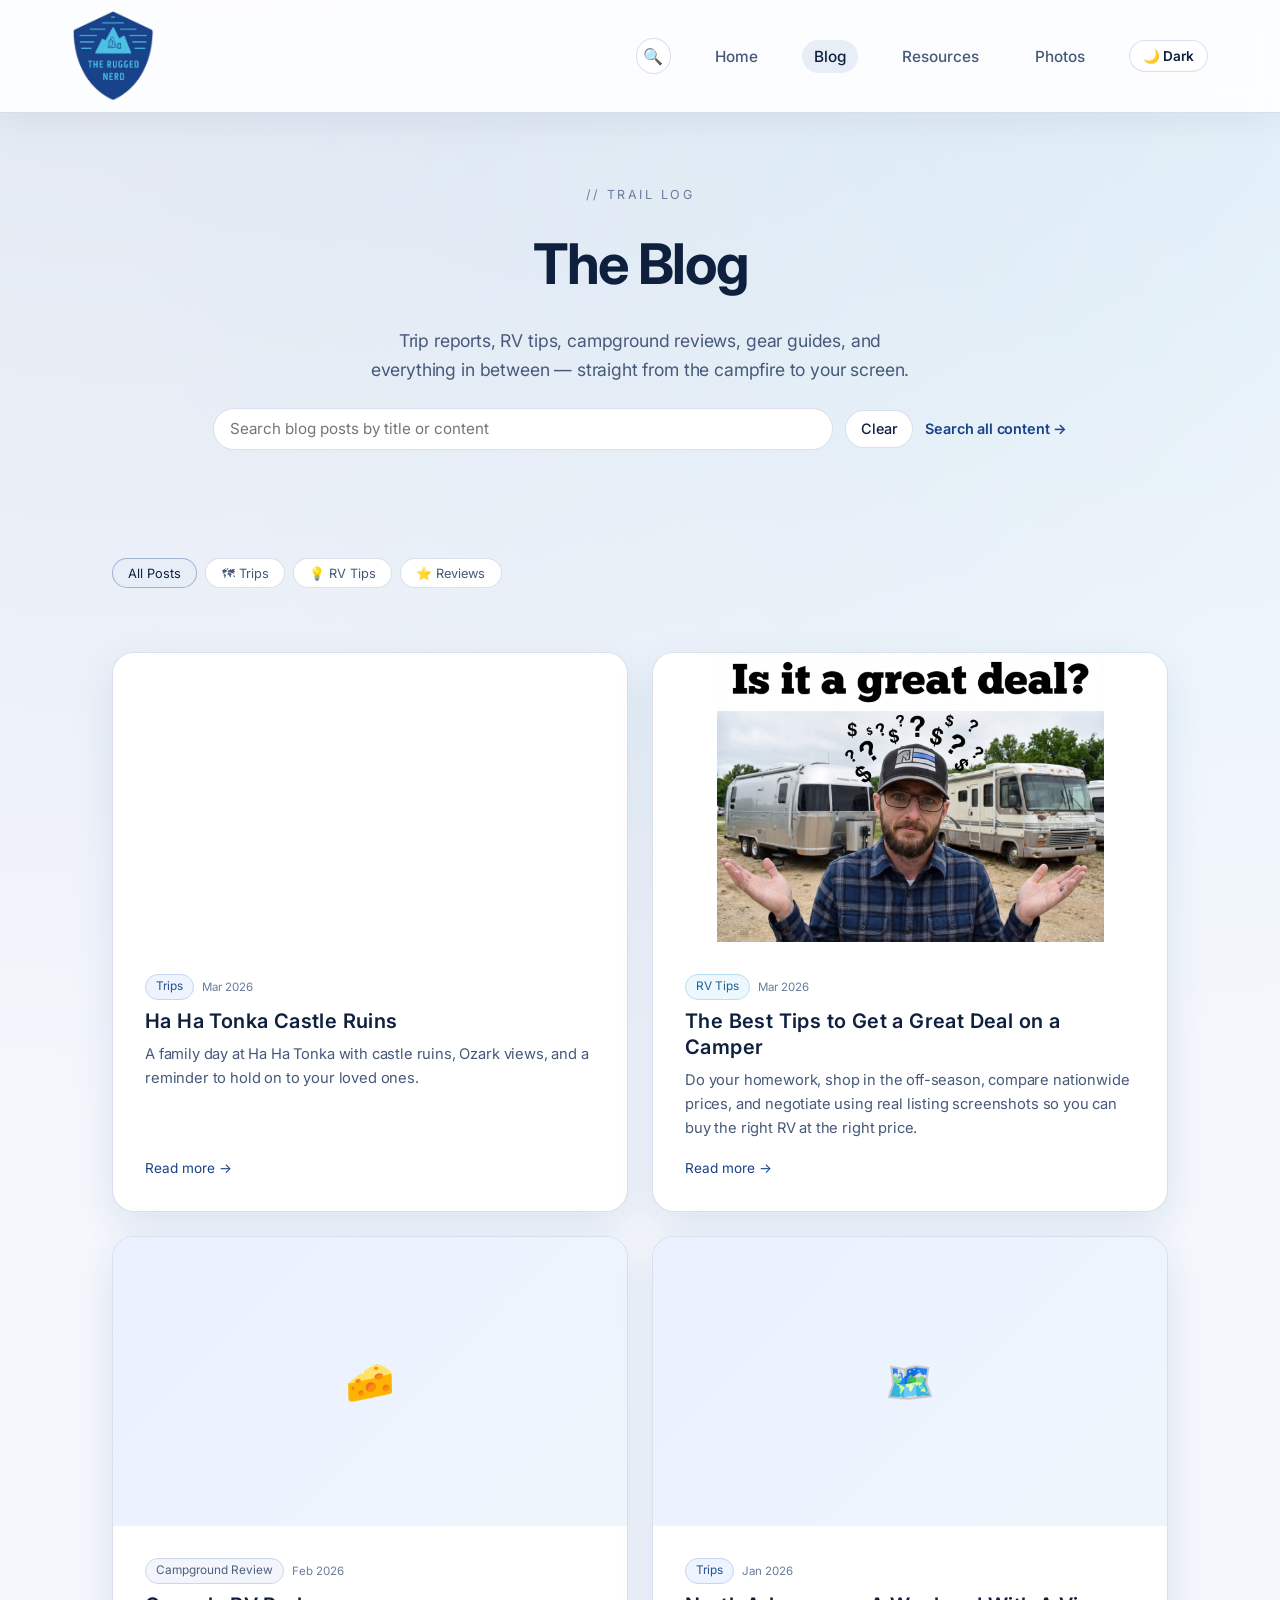
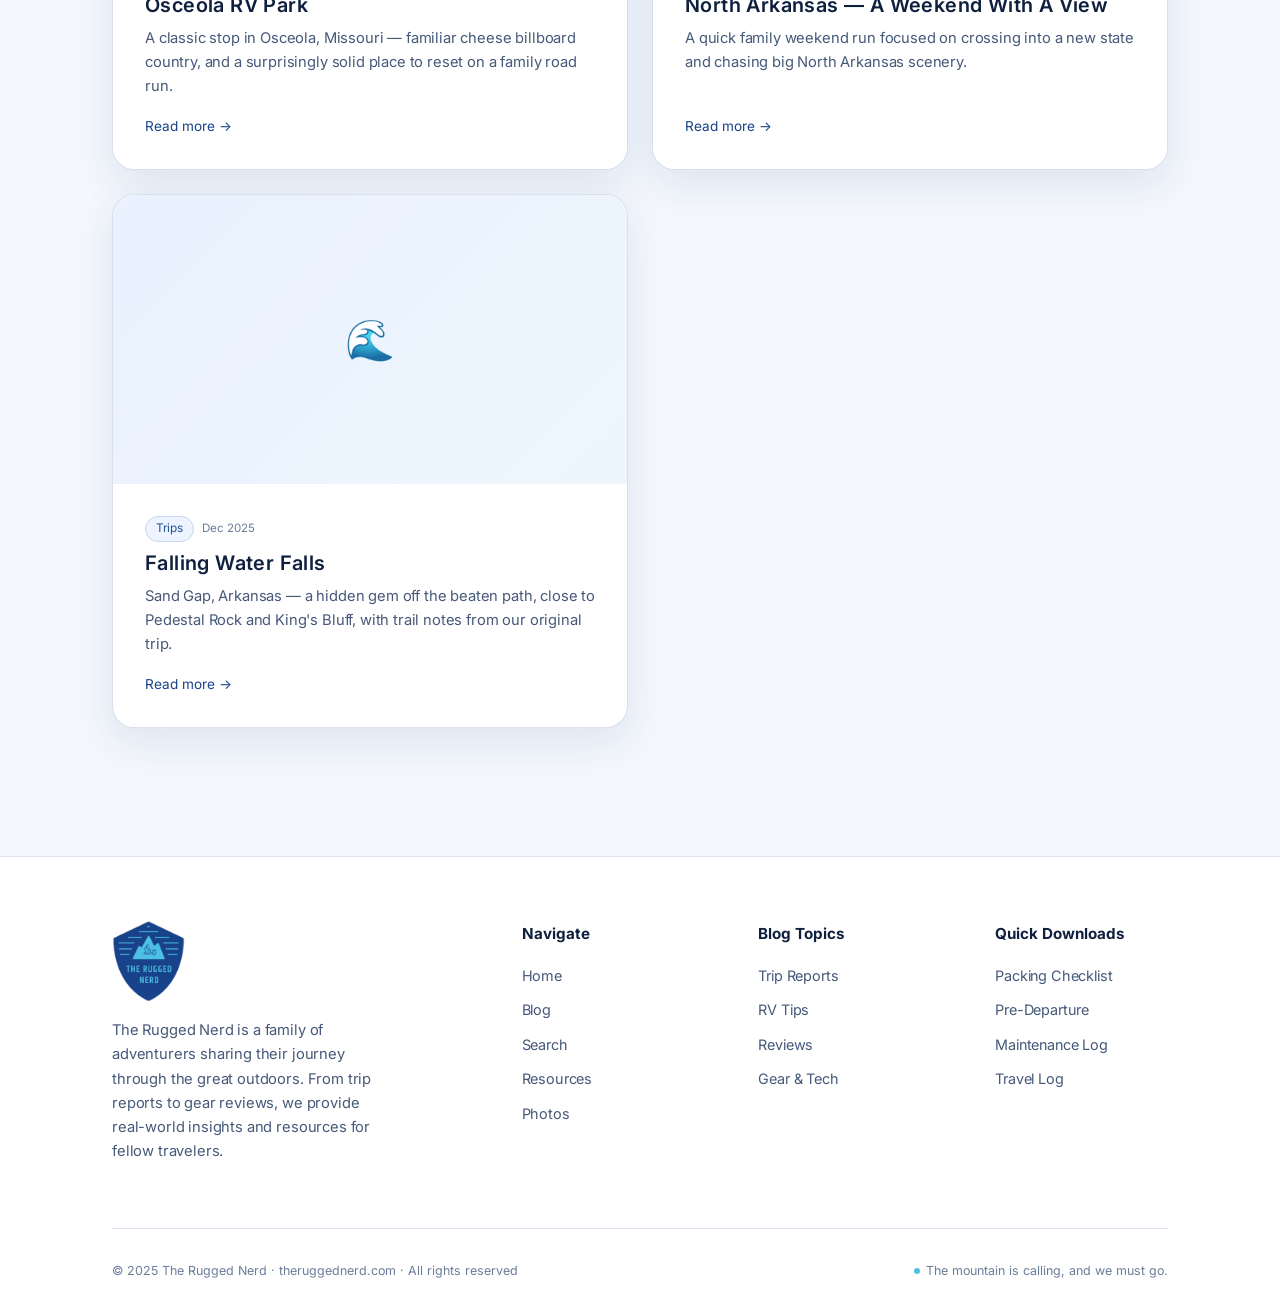
==== blog.html @ 813cb438 "note update ha ha" ====
<!doctype html>
<html lang="en">
  <head>
    <!-- Google tag (gtag.js) -->
    <script
      async
      src="https://www.googletagmanager.com/gtag/js?id=G-SMY50ZDZZF"
    ></script>
    <script>
      window.dataLayer = window.dataLayer || [];
      function gtag() {
        dataLayer.push(arguments);
      }
      gtag("js", new Date());

      gtag("config", "G-SMY50ZDZZF");
    </script>
    <meta charset="UTF-8" />
    <meta name="viewport" content="width=device-width, initial-scale=1.0" />
    <meta
      name="description"
      content="The Rugged Nerd Blog — Trip reports, RV tips, campground reviews, gear guides, and family adventure stories from the road."
    />
    <title>Blog — The Rugged Nerd</title>
    <link rel="stylesheet" href="css/styles.css" />
    <link
      rel="icon"
      href="data:image/svg+xml,<svg xmlns='http://www.w3.org/2000/svg' viewBox='0 0 100 100'><text y='.9em' font-size='90'>🪓</text></svg>"
    />
  </head>
  <body>
    <!-- ══════════════════════ HEADER ══════════════════════ -->
    <header class="site-header">
      <div class="header-inner">
        <a
          href="index.html"
          class="logo-link"
          aria-label="The Rugged Nerd — Home"
        >
          <img
            src="images/shield.png"
            alt="The Rugged Nerd"
            width="90"
            height="90"
          />
        </a>
        <nav class="main-nav" id="main-nav" aria-label="Main navigation">
          <ul>
            <li><a href="index.html">Home</a></li>
            <li><a href="blog.html">Blog</a></li>
            <li><a href="resources.html">Resources</a></li>
            <li><a href="photos.html">Photos</a></li>
          </ul>
        </nav>
        <button
          class="nav-toggle"
          aria-controls="main-nav"
          aria-expanded="false"
          aria-label="Toggle navigation"
        >
          <span></span><span></span><span></span>
        </button>
      </div>
    </header>

    <!-- ══════════════════════ PAGE HEADER ══════════════════════ -->
    <div class="page-header">
      <div class="container">
        <p
          class="section-eyebrow"
          style="
            justify-content: center;
            display: flex;
            align-items: center;
            gap: 0.5rem;
            margin-bottom: 0.75rem;
          "
        >
          <span
            style="
              font-family: var(--font-mono);
              font-size: 0.78rem;
              letter-spacing: 0.2em;
              color: var(--color-text-faint);
            "
            >// trail log</span
          >
        </p>
        <h1>The Blog</h1>
        <p class="page-subtitle">
          Trip reports, RV tips, campground reviews, gear guides, and everything
          in between — straight from the campfire to your screen.
        </p>
        <div
          class="blog-page-search"
          role="search"
          aria-label="Search blog posts"
        >
          <label class="sr-only" for="blog-search-input"
            >Search blog posts</label
          >
          <input
            id="blog-search-input"
            class="blog-search-input"
            type="search"
            placeholder="Search blog posts by title or content"
            autocomplete="off"
          />
          <button
            id="blog-search-clear"
            class="blog-search-clear"
            type="button"
          >
            Clear
          </button>
          <a class="blog-search-all" href="search.html">Search all content →</a>
        </div>
      </div>
    </div>

    <!-- ══════════════════════ BLOG CONTENT ══════════════════════ -->
    <section class="blog-section">
      <div class="container">
        <!-- Category Filters -->
        <div
          class="cat-filters"
          role="group"
          aria-label="Filter posts by category"
        >
          <button class="cat-btn active" data-filter="all">All Posts</button>
          <button class="cat-btn" data-filter="trips">🗺 Trips</button>
          <button class="cat-btn" data-filter="tips">💡 RV Tips</button>
          <button class="cat-btn" data-filter="reviews">⭐ Reviews</button>
        </div>

        <!-- Blog Grid -->
        <div class="blog-grid">
          <!-- TRIPS -->
          <a
            href="blog/ha-ha-tonka-castle-ruins.html"
            class="blog-card"
            data-cat="trips"
          >
            <div
              class="blog-card-image"
              style="
                background: var(--color-bg-card)
                  url(&quot;images/photos/DSC_0075.JPG&quot;) center/contain
                  no-repeat;
              "
              aria-hidden="true"
            ></div>
            <div class="blog-card-body">
              <div class="blog-card-meta">
                <span class="blog-cat trips">Trips</span>
                <span class="blog-date">Mar 2026</span>
              </div>
              <h3>Ha Ha Tonka Castle Ruins</h3>
              <p>
                A family day at Ha Ha Tonka with castle ruins, Ozark views, and
                a reminder to hold on to your loved ones.
              </p>
              <span class="read-more">Read more →</span>
            </div>
          </a>

          <!-- TIPS -->
          <a
            href="blog/camper-deal-tips.html"
            class="blog-card"
            data-cat="tips"
          >
            <div
              class="blog-card-image"
              style="
                background: var(--color-bg-card)
                  url(&quot;images/photos/deal.jpg&quot;) center/contain
                  no-repeat;
              "
              aria-hidden="true"
            ></div>
            <div class="blog-card-body">
              <div class="blog-card-meta">
                <span class="blog-cat tips">RV Tips</span>
                <span class="blog-date">Mar 2026</span>
              </div>
              <h3>The Best Tips to Get a Great Deal on a Camper</h3>
              <p>
                Do your homework, shop in the off-season, compare nationwide
                prices, and negotiate using real listing screenshots so you can
                buy the right RV at the right price.
              </p>
              <span class="read-more">Read more →</span>
            </div>
          </a>

          <!-- REVIEWS -->
          <a
            href="blog/osceola-rv-park.html"
            class="blog-card"
            data-cat="reviews"
          >
            <div class="blog-card-image">🧀</div>
            <div class="blog-card-body">
              <div class="blog-card-meta">
                <span class="blog-cat reviews">Campground Review</span>
                <span class="blog-date">Feb 2026</span>
              </div>
              <h3>Osceola RV Park</h3>
              <p>
                A classic stop in Osceola, Missouri — familiar cheese billboard
                country, and a surprisingly solid place to reset on a family
                road run.
              </p>
              <span class="read-more">Read more →</span>
            </div>
          </a>

          <!-- TRIPS -->
          <a
            href="blog/north-arkansas-a-weekend-with-a-view.html"
            class="blog-card"
            data-cat="trips"
          >
            <div class="blog-card-image">🗺️</div>
            <div class="blog-card-body">
              <div class="blog-card-meta">
                <span class="blog-cat trips">Trips</span>
                <span class="blog-date">Jan 2026</span>
              </div>
              <h3>North Arkansas — A Weekend With A View</h3>
              <p>
                A quick family weekend run focused on crossing into a new state
                and chasing big North Arkansas scenery.
              </p>
              <span class="read-more">Read more →</span>
            </div>
          </a>

          <!-- TRIPS -->
          <a
            href="blog/falling-water-falls.html"
            class="blog-card"
            data-cat="trips"
          >
            <div class="blog-card-image">🌊</div>
            <div class="blog-card-body">
              <div class="blog-card-meta">
                <span class="blog-cat trips">Trips</span>
                <span class="blog-date">Dec 2025</span>
              </div>
              <h3>Falling Water Falls</h3>
              <p>
                Sand Gap, Arkansas — a hidden gem off the beaten path, close to
                Pedestal Rock and King's Bluff, with trail notes from our
                original trip.
              </p>
              <span class="read-more">Read more →</span>
            </div>
          </a>
        </div>
      </div>
    </section>

    <!-- ══════════════════════ FOOTER ══════════════════════ -->
    <footer class="site-footer">
      <div class="container">
        <div class="footer-grid">
          <div class="footer-brand">
            <a href="index.html" class="logo-link">
              <img
                src="images/shield.png"
                alt="The Rugged Nerd"
                width="90"
                height="90"
              />
            </a>
            <p>
              The Rugged Nerd is a family of adventurers sharing their journey
              through the great outdoors. From trip reports to gear reviews, we
              provide real-world insights and resources for fellow travelers.
            </p>
          </div>
          <div class="footer-col">
            <h4>Navigate</h4>
            <ul>
              <li><a href="index.html">Home</a></li>
              <li><a href="blog.html">Blog</a></li>
              <li><a href="search.html">Search</a></li>
              <li><a href="resources.html">Resources</a></li>
              <li><a href="photos.html">Photos</a></li>
            </ul>
          </div>
          <div class="footer-col">
            <h4>Blog Topics</h4>
            <ul>
              <li><a href="blog.html?cat=trips">Trip Reports</a></li>
              <li><a href="blog.html?cat=tips">RV Tips</a></li>
              <li><a href="blog.html?cat=reviews">Reviews</a></li>
              <li><a href="blog.html?cat=gear">Gear &amp; Tech</a></li>
            </ul>
          </div>
          <div class="footer-col">
            <h4>Quick Downloads</h4>
            <ul>
              <li>
                <a href="assets/downloads/packing-checklist-family.pdf"
                  >Packing Checklist</a
                >
              </li>
              <li>
                <a href="assets/downloads/pre-departure-full.pdf"
                  >Pre-Departure</a
                >
              </li>
              <li>
                <a href="assets/downloads/maintenance-log-trailer.pdf"
                  >Maintenance Log</a
                >
              </li>
              <li>
                <a href="assets/downloads/travel-log-trip.pdf">Travel Log</a>
              </li>
            </ul>
          </div>
        </div>
        <div class="footer-bottom">
          <span class="footer-copy"
            >© 2025 The Rugged Nerd · theruggednerd.com · All rights
            reserved</span
          >
          <span class="footer-tagline"
            ><span class="dot"></span>The mountain is calling, and we must
            go.</span
          >
        </div>
      </div>
    </footer>

    <script src="js/main.js"></script>
  </body>
</html>
---- css/styles.css ----
/* ============================================================
   The Rugged Nerd — Main Stylesheet
   Theme: Woodsy + Adventure meets Technology ("Lumberjack Minority Report")
   ============================================================ */

/* --- Google Fonts --- */
@import url("https://fonts.googleapis.com/css2?family=Inter:wght@400;500;600;700;800&display=swap");

/* --- Design Tokens --- */
:root {
  /* Shield-aligned base */
  --color-bg: #f4f7fc;
  --color-bg-mid: #e8eef7;
  --color-bg-card: #ffffff;
  --color-bg-card-hover: #ffffff;

  /* Brand blues */
  --color-primary: #18428a;
  --color-primary-light: #2f5fa9;
  --color-accent: #18428a;
  --color-accent-dim: #123873;

  /* Supporting tones */
  --color-wood: #6a7891;
  --color-wood-light: #4d5f7d;
  --color-ember: #4ec0e4;
  --color-ember-dim: #2ca8d2;

  /* Text */
  --color-text: #0f203f;
  --color-text-muted: #46597a;
  --color-text-faint: #6a7d9b;

  /* UI */
  --color-border: rgba(24, 66, 138, 0.16);
  --color-border-warm: rgba(24, 66, 138, 0.24);

  /* Typography */
  --font-heading:
    "Inter", -apple-system, BlinkMacSystemFont, "Segoe UI", sans-serif;
  --font-body:
    "Inter", -apple-system, BlinkMacSystemFont, "Segoe UI", sans-serif;
  --font-mono:
    "Inter", -apple-system, BlinkMacSystemFont, "Segoe UI", sans-serif;

  /* Spacing */
  --space-xs: 0.25rem;
  --space-sm: 0.5rem;
  --space-md: 1rem;
  --space-lg: 2rem;
  --space-xl: 4rem;

  /* Radii */
  --radius-sm: 10px;
  --radius-md: 14px;
  --radius-lg: 22px;

  /* Shadows / Glows */
  --glow-green:
    0 0 12px rgba(24, 66, 138, 0.28), 0 0 24px rgba(24, 66, 138, 0.14);
  --glow-ember:
    0 0 12px rgba(78, 192, 228, 0.3), 0 0 24px rgba(78, 192, 228, 0.14);
  --shadow-card: 0 14px 40px rgba(24, 66, 138, 0.1);
}

/* --- Reset & Base --- */
*,
*::before,
*::after {
  box-sizing: border-box;
  margin: 0;
  padding: 0;
}

html {
  scroll-behavior: smooth;
}

body {
  background-color: var(--color-bg);
  color: var(--color-text);
  font-family: var(--font-body);
  font-size: 16px;
  line-height: 1.7;
  min-height: 100vh;
}

/* Subtle woodgrain texture overlay on body */
body::before {
  content: "";
  position: fixed;
  inset: 0;
  background-image:
    repeating-linear-gradient(
      90deg,
      transparent,
      transparent 60px,
      rgba(106, 125, 155, 0.015) 60px,
      rgba(106, 125, 155, 0.015) 62px
    ),
    repeating-linear-gradient(
      0deg,
      transparent,
      transparent 120px,
      rgba(24, 66, 138, 0.02) 120px,
      rgba(24, 66, 138, 0.02) 122px
    );
  pointer-events: none;
  z-index: 0;
}

a {
  color: var(--color-accent);
  text-decoration: none;
  transition:
    color 0.2s,
    text-shadow 0.2s;
}

a:hover {
  color: var(--color-accent-dim);
  text-shadow: var(--glow-green);
}

img {
  max-width: 100%;
  display: block;
}

/* --- Layout Wrapper --- */
.container {
  max-width: 1200px;
  margin: 0 auto;
  padding: 0 var(--space-lg);
}

/* ============================================================
   HEADER / NAVIGATION
   ============================================================ */
.site-header {
  position: sticky;
  top: 0;
  z-index: 100;
  background: rgba(8, 13, 8, 0.92);
  backdrop-filter: blur(12px);
  -webkit-backdrop-filter: blur(12px);
  border-bottom: 1px solid var(--color-border);
}

.header-inner {
  display: flex;
  align-items: center;
  justify-content: space-between;
  height: 72px;
  max-width: 1200px;
  margin: 0 auto;
  padding: 0 var(--space-lg);
}

.logo-link {
  display: flex;
  align-items: center;
  gap: var(--space-sm);
  text-decoration: none;
  flex-shrink: 0;
}

.logo-link img {
  height: 44px;
  width: auto;
}

/* Main Navigation */
.main-nav ul {
  display: flex;
  list-style: none;
  gap: var(--space-lg);
  align-items: center;
}

.main-nav a {
  font-family: var(--font-heading);
  font-size: 1.1rem;
  font-weight: 600;
  letter-spacing: 0.1em;
  text-transform: uppercase;
  color: var(--color-text-muted);
  text-decoration: none;
  padding: var(--space-sm) 0;
  position: relative;
  transition: color 0.2s;
}

.main-nav a::after {
  content: "";
  position: absolute;
  bottom: -2px;
  left: 0;
  width: 0;
  height: 2px;
  background: var(--color-accent);
  box-shadow: var(--glow-green);
  transition: width 0.3s ease;
}

.main-nav a:hover,
.main-nav a.active {
  color: var(--color-accent);
  text-shadow: var(--glow-green);
}

.main-nav a:hover::after,
.main-nav a.active::after {
  width: 100%;
}

/* Hamburger (mobile) */
.nav-toggle {
  display: none;
  background: none;
  border: none;
  cursor: pointer;
  padding: var(--space-sm);
  color: var(--color-text);
}

.nav-toggle span {
  display: block;
  width: 24px;
  height: 2px;
  background: var(--color-accent);
  margin: 5px 0;
  transition: all 0.3s;
  box-shadow: 0 0 6px rgba(24, 66, 138, 0.35);
}

/* ============================================================
   HERO SECTION
   ============================================================ */
.hero {
  position: relative;
  min-height: 85vh;
  display: flex;
  align-items: center;
  overflow: hidden;
  padding: var(--space-xl) 0;
}

.hero-bg {
  position: absolute;
  inset: 0;
  background:
    radial-gradient(
      ellipse 80% 60% at 50% 40%,
      rgba(24, 66, 138, 0.12) 0%,
      transparent 70%
    ),
    radial-gradient(
      ellipse 50% 40% at 80% 80%,
      rgba(78, 192, 228, 0.08) 0%,
      transparent 60%
    ),
    linear-gradient(180deg, rgba(8, 13, 8, 0) 0%, rgba(8, 13, 8, 0.8) 100%);
}

/* Animated circuit grid */
.hero-bg::before {
  content: "";
  position: absolute;
  inset: 0;
  background-image:
    linear-gradient(rgba(24, 66, 138, 0.04) 1px, transparent 1px),
    linear-gradient(90deg, rgba(24, 66, 138, 0.04) 1px, transparent 1px);
  background-size: 60px 60px;
  mask-image: radial-gradient(
    ellipse 70% 70% at 50% 40%,
    black 20%,
    transparent 80%
  );
  -webkit-mask-image: radial-gradient(
    ellipse 70% 70% at 50% 40%,
    black 20%,
    transparent 80%
  );
}

/* Tree silhouettes */
.hero-bg::after {
  content: "";
  position: absolute;
  bottom: 0;
  left: 0;
  right: 0;
  height: 35%;
  background:
    /* multiple tree shapes using clip-path approach via box-shadows */ linear-gradient(
    to top,
    rgba(15, 23, 42, 0.88) 0%,
    transparent 100%
  );
}

.hero-content {
  position: relative;
  z-index: 2;
  max-width: 750px;
}

.hero-eyebrow {
  font-family: var(--font-mono);
  font-size: 0.85rem;
  color: var(--color-accent);
  letter-spacing: 0.2em;
  text-transform: uppercase;
  margin-bottom: var(--space-md);
  display: flex;
  align-items: center;
  gap: var(--space-sm);
}

.hero-eyebrow::before {
  content: "";
  width: 40px;
  height: 1px;
  background: var(--color-accent);
  box-shadow: var(--glow-green);
}

.hero h1 {
  font-family: var(--font-heading);
  font-size: clamp(2.8rem, 6vw, 5rem);
  font-weight: 700;
  line-height: 1.05;
  letter-spacing: 0.02em;
  margin-bottom: var(--space-lg);
  color: var(--color-text);
}

.hero h1 .accent-green {
  color: var(--color-accent);
  text-shadow: var(--glow-green);
}

.hero h1 .accent-wood {
  color: var(--color-ember-dim);
}

.hero-desc {
  font-size: 1.15rem;
  color: var(--color-text-muted);
  margin-bottom: var(--space-lg);
  max-width: 580px;
}

.hero-actions {
  display: flex;
  gap: var(--space-md);
  flex-wrap: wrap;
}

/* ============================================================
   BUTTONS
   ============================================================ */
.btn {
  display: inline-flex;
  align-items: center;
  gap: var(--space-sm);
  font-family: var(--font-heading);
  font-size: 1rem;
  font-weight: 600;
  letter-spacing: 0.1em;
  text-transform: uppercase;
  padding: 0.75rem 1.75rem;
  border-radius: var(--radius-sm);
  transition: all 0.25s ease;
  cursor: pointer;
  border: 2px solid transparent;
  text-decoration: none;
}

.btn-primary {
  background: var(--color-accent);
  color: var(--color-bg);
  border-color: var(--color-accent);
}

.btn-primary:hover {
  background: transparent;
  color: var(--color-accent);
  box-shadow: var(--glow-green);
  text-shadow: none;
}

.btn-outline {
  background: transparent;
  color: var(--color-text-muted);
  border-color: var(--color-border-warm);
}

.btn-outline:hover {
  border-color: var(--color-ember-dim);
  color: var(--color-ember-dim);
  box-shadow: var(--glow-ember);
  text-shadow: none;
}

/* ============================================================
   SECTION TITLES
   ============================================================ */
.section-header {
  margin-bottom: var(--space-xl);
  position: relative;
}

.section-eyebrow {
  font-family: var(--font-mono);
  font-size: 0.78rem;
  color: var(--color-text-faint);
  letter-spacing: 0.25em;
  text-transform: uppercase;
  margin-bottom: var(--space-sm);
}

.section-title {
  font-family: var(--font-heading);
  font-size: clamp(1.8rem, 3.5vw, 2.8rem);
  font-weight: 700;
  letter-spacing: 0.03em;
  color: var(--color-text);
  line-height: 1.1;
}

.section-title .accent {
  color: var(--color-accent);
}

.section-divider {
  width: 60px;
  height: 3px;
  background: linear-gradient(90deg, var(--color-accent), transparent);
  margin-top: var(--space-md);
  border-radius: 2px;
}

/* ============================================================
   FAMILY SECTION (Home page)
   ============================================================ */
.family-section {
  padding: var(--space-xl) 0;
  position: relative;
}

.family-grid {
  display: grid;
  grid-template-columns: 1fr 1fr;
  gap: var(--space-xl);
  align-items: center;
}

.family-image-block {
  position: relative;
}

.family-placeholder-img {
  aspect-ratio: 4/3;
  background: linear-gradient(
    135deg,
    rgba(24, 66, 138, 0.12),
    rgba(106, 125, 155, 0.12)
  );
  border-radius: var(--radius-lg);
  border: 1px solid var(--color-border);
  display: flex;
  align-items: center;
  justify-content: center;
  flex-direction: column;
  gap: var(--space-md);
  color: var(--color-text-muted);
  font-family: var(--font-mono);
  font-size: 0.85rem;
  text-align: center;
  position: relative;
  overflow: hidden;
}

.family-placeholder-img .placeholder-icon {
  font-size: 3rem;
  line-height: 1;
}

/* Corner accent lines */
.family-placeholder-img::before,
.family-placeholder-img::after {
  content: "";
  position: absolute;
  width: 40px;
  height: 40px;
  border-color: var(--color-accent);
  border-style: solid;
  opacity: 0.4;
}

.family-placeholder-img::before {
  top: 12px;
  left: 12px;
  border-width: 2px 0 0 2px;
}

.family-placeholder-img::after {
  bottom: 12px;
  right: 12px;
  border-width: 0 2px 2px 0;
}

.family-text h2 {
  font-family: var(--font-heading);
  font-size: clamp(1.6rem, 3vw, 2.4rem);
  font-weight: 700;
  margin-bottom: var(--space-md);
  color: var(--color-text);
}

.family-text p {
  color: var(--color-text-muted);
  margin-bottom: var(--space-md);
  font-size: 1.05rem;
}

/* Family member tags */
.family-tags {
  display: flex;
  flex-wrap: wrap;
  gap: var(--space-sm);
  margin-top: var(--space-lg);
}

.family-tag {
  display: inline-flex;
  align-items: center;
  gap: 6px;
  padding: 0.35rem 0.85rem;
  border-radius: 999px;
  font-family: var(--font-mono);
  font-size: 0.8rem;
  border: 1px solid;
}

.family-tag.green {
  border-color: rgba(24, 66, 138, 0.24);
  color: var(--color-accent-dim);
  background: rgba(24, 66, 138, 0.08);
}

.family-tag.wood {
  border-color: rgba(106, 125, 155, 0.3);
  color: var(--color-wood-light);
  background: rgba(106, 125, 155, 0.1);
}

.family-tag.ember {
  border-color: rgba(78, 192, 228, 0.32);
  color: var(--color-ember-dim);
  background: rgba(78, 192, 228, 0.12);
}

/* ============================================================
   FEATURE GRID (3-up section)
   ============================================================ */
.features-section {
  padding: var(--space-xl) 0;
  border-top: 1px solid var(--color-border);
}

.features-grid {
  display: grid;
  grid-template-columns: repeat(3, 1fr);
  gap: var(--space-lg);
}

.feature-card {
  background: var(--color-bg-card);
  border: 1px solid var(--color-border);
  border-radius: var(--radius-lg);
  padding: var(--space-lg);
  position: relative;
  overflow: hidden;
  transition:
    background 0.25s,
    transform 0.25s,
    box-shadow 0.25s;
}

.feature-card:hover {
  background: var(--color-bg-card-hover);
  transform: translateY(-4px);
  box-shadow: var(--shadow-card);
}

.feature-card::before {
  content: "";
  position: absolute;
  top: 0;
  left: 0;
  right: 0;
  height: 2px;
  background: linear-gradient(90deg, var(--color-accent), transparent);
  opacity: 0;
  transition: opacity 0.3s;
}

.feature-card:hover::before {
  opacity: 1;
}

.feature-icon {
  font-size: 2.2rem;
  margin-bottom: var(--space-md);
  display: block;
}

.feature-card h3 {
  font-family: var(--font-heading);
  font-size: 1.3rem;
  font-weight: 600;
  letter-spacing: 0.05em;
  color: var(--color-text);
  margin-bottom: var(--space-sm);
}

.feature-card p {
  color: var(--color-text-muted);
  font-size: 0.95rem;
}

.feature-link {
  display: inline-flex;
  align-items: center;
  gap: 4px;
  margin-top: var(--space-md);
  font-family: var(--font-mono);
  font-size: 0.82rem;
  color: var(--color-accent);
  text-transform: uppercase;
  letter-spacing: 0.1em;
}

.feature-link::after {
  content: "→";
  transition: transform 0.2s;
}

.feature-card:hover .feature-link::after {
  transform: translateX(4px);
}

/* ============================================================
   BLOG CARDS
   ============================================================ */
.blog-section {
  padding: var(--space-xl) 0;
}

.blog-grid {
  display: grid;
  grid-template-columns: repeat(auto-fill, minmax(340px, 1fr));
  gap: var(--space-lg);
}

.blog-card {
  background: var(--color-bg-card);
  border: 1px solid var(--color-border);
  border-radius: var(--radius-lg);
  overflow: hidden;
  transition:
    transform 0.25s,
    box-shadow 0.25s,
    border-color 0.25s;
  display: flex;
  flex-direction: column;
}

.blog-card:hover {
  transform: translateY(-6px);
  box-shadow: var(--shadow-card), var(--glow-green);
  border-color: rgba(24, 66, 138, 0.25);
  text-decoration: none;
}

.blog-card-image {
  width: 100%;
  aspect-ratio: 16/9;
  background: linear-gradient(
    135deg,
    rgba(24, 66, 138, 0.2),
    rgba(106, 125, 155, 0.16)
  );
  display: flex;
  align-items: center;
  justify-content: center;
  font-size: 2.5rem;
  position: relative;
  overflow: hidden;
}

.blog-card-image::after {
  content: "";
  position: absolute;
  inset: 0;
  background: linear-gradient(
    to bottom,
    transparent 50%,
    rgba(8, 13, 8, 0.6) 100%
  );
}

.blog-card-body {
  padding: var(--space-lg);
  flex: 1;
  display: flex;
  flex-direction: column;
}

.blog-card-meta {
  display: flex;
  align-items: center;
  gap: var(--space-sm);
  margin-bottom: var(--space-sm);
}

.blog-cat {
  font-family: var(--font-mono);
  font-size: 0.72rem;
  letter-spacing: 0.15em;
  text-transform: uppercase;
  padding: 2px 10px;
  border-radius: 999px;
  border: 1px solid rgba(24, 66, 138, 0.25);
  color: var(--color-accent-dim);
  background: rgba(24, 66, 138, 0.08);
}

.blog-cat.trips {
  border-color: rgba(78, 192, 228, 0.32);
  color: var(--color-ember-dim);
  background: rgba(78, 192, 228, 0.12);
}
.blog-cat.tips {
  border-color: rgba(24, 66, 138, 0.3);
  color: var(--color-accent-dim);
}
.blog-cat.reviews {
  border-color: rgba(106, 125, 155, 0.36);
  color: var(--color-wood-light);
  background: rgba(106, 125, 155, 0.12);
}
.blog-cat.gear {
  border-color: rgba(76, 175, 80, 0.3);
  color: var(--color-primary-light);
}

.blog-date {
  font-family: var(--font-mono);
  font-size: 0.72rem;
  color: var(--color-text-faint);
}

.blog-card h3 {
  font-family: var(--font-heading);
  font-size: 1.25rem;
  font-weight: 600;
  letter-spacing: 0.02em;
  color: var(--color-text);
  margin-bottom: var(--space-sm);
  line-height: 1.3;
}

.blog-card p {
  color: var(--color-text-muted);
  font-size: 0.92rem;
  flex: 1;
}

.read-more {
  display: inline-flex;
  align-items: center;
  gap: 4px;
  margin-top: var(--space-md);
  font-family: var(--font-mono);
  font-size: 0.8rem;
  color: var(--color-accent);
  text-transform: uppercase;
  letter-spacing: 0.1em;
  transition: gap 0.2s;
}

.blog-card:hover .read-more {
  gap: 8px;
}

/* Categories filter */
.cat-filters {
  display: flex;
  flex-wrap: wrap;
  gap: var(--space-sm);
  margin-bottom: var(--space-xl);
}

.cat-btn {
  font-family: var(--font-mono);
  font-size: 0.8rem;
  letter-spacing: 0.1em;
  text-transform: uppercase;
  padding: 0.4rem 1rem;
  border-radius: 999px;
  border: 1px solid var(--color-border);
  background: transparent;
  color: var(--color-text-muted);
  cursor: pointer;
  transition: all 0.2s;
}

.cat-btn:hover,
.cat-btn.active {
  border-color: var(--color-accent);
  color: var(--color-accent);
  background: rgba(24, 66, 138, 0.08);
  box-shadow: 0 0 8px rgba(24, 66, 138, 0.24);
}

/* ============================================================
   RESOURCES / DOWNLOADS
   ============================================================ */
.resources-section {
  padding: var(--space-xl) 0;
}

.resources-grid {
  display: grid;
  gap: var(--space-md);
}

.resource-category {
  margin-bottom: var(--space-xl);
}

.resource-category-title {
  font-family: var(--font-heading);
  font-size: 1.4rem;
  font-weight: 600;
  letter-spacing: 0.05em;
  color: var(--color-text);
  margin-bottom: var(--space-md);
  display: flex;
  align-items: center;
  gap: var(--space-sm);
}

.resource-category-title .cat-icon {
  font-size: 1.4rem;
}

.resource-list {
  display: grid;
  gap: var(--space-sm);
}

.resource-item {
  display: flex;
  align-items: center;
  justify-content: space-between;
  padding: 1rem var(--space-lg);
  background: var(--color-bg-card);
  border: 1px solid var(--color-border);
  border-radius: var(--radius-md);
  transition:
    background 0.2s,
    border-color 0.2s,
    transform 0.2s;
  cursor: pointer;
  text-decoration: none;
  color: inherit;
}

.resource-item:hover {
  background: var(--color-bg-card-hover);
  border-color: rgba(24, 66, 138, 0.25);
  transform: translateX(4px);
  text-decoration: none;
  color: inherit;
}

.resource-info {
  display: flex;
  align-items: center;
  gap: var(--space-md);
}

.resource-icon {
  width: 44px;
  height: 44px;
  border-radius: var(--radius-sm);
  background: rgba(24, 66, 138, 0.08);
  border: 1px solid rgba(24, 66, 138, 0.15);
  display: flex;
  align-items: center;
  justify-content: center;
  font-size: 1.3rem;
  flex-shrink: 0;
}

.resource-title {
  font-family: var(--font-heading);
  font-size: 1.05rem;
  font-weight: 600;
  color: var(--color-text);
  margin-bottom: 2px;
}

.resource-meta {
  font-family: var(--font-mono);
  font-size: 0.75rem;
  color: var(--color-text-faint);
}

.resource-download {
  display: flex;
  align-items: center;
  gap: 6px;
  font-family: var(--font-mono);
  font-size: 0.78rem;
  color: var(--color-accent);
  text-transform: uppercase;
  letter-spacing: 0.08em;
  flex-shrink: 0;
  padding-left: var(--space-md);
}

/* ============================================================
   PHOTO GALLERY
   ============================================================ */
.photos-section {
  padding: var(--space-xl) 0;
}

.photo-grid {
  display: grid;
  grid-template-columns: repeat(auto-fill, minmax(260px, 1fr));
  gap: 12px;
}

.photo-item {
  position: relative;
  margin: 0;
  border-radius: var(--radius-md);
  overflow: hidden;
  cursor: pointer;
  background: var(--color-bg-card);
  border: 1px solid var(--color-border);
  transition:
    transform 0.25s,
    box-shadow 0.25s;
}

.photo-item:hover {
  transform: scale(1.02);
  box-shadow:
    0 8px 32px rgba(0, 0, 0, 0.6),
    0 0 0 1px rgba(24, 66, 138, 0.2);
  z-index: 2;
}

.photo-item img {
  display: block;
  width: 100%;
  aspect-ratio: 4 / 3;
  object-fit: cover;
}

.photo-item .photo-caption {
  padding: var(--space-sm) var(--space-md) var(--space-md);
}

.photo-placeholder {
  aspect-ratio: 4/3;
  display: flex;
  flex-direction: column;
  align-items: center;
  justify-content: center;
  gap: var(--space-sm);
  font-size: 2rem;
  color: var(--color-text-faint);
  background: linear-gradient(
    135deg,
    rgba(24, 66, 138, 0.1),
    rgba(106, 125, 155, 0.08)
  );
}

.photo-overlay {
  position: absolute;
  inset: 0;
  background: linear-gradient(to top, rgba(8, 13, 8, 0.85) 0%, transparent 50%);
  opacity: 0;
  transition: opacity 0.25s;
  display: flex;
  align-items: flex-end;
  padding: var(--space-md);
}

.photo-item:hover .photo-overlay {
  opacity: 1;
}

.photo-caption {
  font-family: var(--font-heading);
  font-size: 0.95rem;
  font-weight: 600;
  color: var(--color-text);
}

.photo-caption span {
  display: block;
  font-family: var(--font-mono);
  font-size: 0.72rem;
  color: var(--color-text-muted);
  margin-top: 2px;
}

/* Photo album categories */
.album-tabs {
  display: flex;
  flex-wrap: wrap;
  gap: var(--space-sm);
  margin-bottom: var(--space-xl);
}

/* ============================================================
   LIGHTBOX
   ============================================================ */
.lightbox {
  position: fixed;
  inset: 0;
  background: rgba(0, 0, 0, 0.92);
  z-index: 1000;
  display: none;
  align-items: center;
  justify-content: center;
}

.lightbox.open {
  display: flex;
}

.lightbox-content {
  max-width: 90vw;
  max-height: 90vh;
  text-align: center;
}

.lightbox-close {
  position: fixed;
  top: var(--space-lg);
  right: var(--space-lg);
  background: none;
  border: none;
  color: var(--color-text);
  font-size: 2rem;
  cursor: pointer;
  line-height: 1;
}

/* ============================================================
   PAGE HEADER (Inner pages)
   ============================================================ */
.page-header {
  padding: 5rem 0 3rem;
  position: relative;
  text-align: center;
  overflow: hidden;
}

.page-header::before {
  content: "";
  position: absolute;
  inset: 0;
  background: radial-gradient(
    ellipse 80% 80% at 50% 50%,
    rgba(24, 66, 138, 0.1) 0%,
    transparent 70%
  );
}

.page-header::after {
  content: "";
  position: absolute;
  inset: 0;
  background-image:
    linear-gradient(rgba(24, 66, 138, 0.03) 1px, transparent 1px),
    linear-gradient(90deg, rgba(24, 66, 138, 0.03) 1px, transparent 1px);
  background-size: 40px 40px;
}

.page-header .container {
  position: relative;
  z-index: 2;
}

.page-header h1 {
  font-family: var(--font-heading);
  font-size: clamp(2.2rem, 5vw, 3.5rem);
  font-weight: 700;
  letter-spacing: 0.04em;
  color: var(--color-text);
}

.page-header .page-subtitle {
  font-size: 1.1rem;
  color: var(--color-text-muted);
  margin-top: var(--space-md);
  max-width: 540px;
  margin-left: auto;
  margin-right: auto;
}

/* ============================================================
   BREADCRUMB
   ============================================================ */
.breadcrumb {
  font-family: var(--font-mono);
  font-size: 0.8rem;
  color: var(--color-text-faint);
  margin-bottom: var(--space-lg);
  display: flex;
  align-items: center;
  gap: 6px;
}

.breadcrumb a {
  color: var(--color-text-faint);
}

.breadcrumb a:hover {
  color: var(--color-accent);
}

.breadcrumb-sep {
  opacity: 0.5;
}

/* ============================================================
   STATS / HIGHLIGHT BAR
   ============================================================ */
.stats-bar {
  display: grid;
  grid-template-columns: repeat(3, 1fr);
  border: 1px solid var(--color-border);
  border-radius: var(--radius-lg);
  overflow: hidden;
  margin: var(--space-xl) 0;
}

.stat-item {
  padding: var(--space-lg);
  text-align: center;
  border-right: 1px solid var(--color-border);
  background: var(--color-bg-card);
}

.stat-item:last-child {
  border-right: none;
}

.stat-number {
  font-family: var(--font-heading);
  font-size: 2.2rem;
  font-weight: 700;
  color: var(--color-accent);
  display: block;
  text-shadow: var(--glow-green);
}

.stat-label {
  font-family: var(--font-mono);
  font-size: 0.78rem;
  color: var(--color-text-muted);
  text-transform: uppercase;
  letter-spacing: 0.12em;
  margin-top: 4px;
}

/* ============================================================
   SINGLE BLOG POST
   ============================================================ */
.post-content {
  max-width: 760px;
  margin: 0 auto;
  padding: var(--space-xl) 0;
}

.post-header {
  margin-bottom: var(--space-xl);
}

.post-header h1 {
  font-family: var(--font-heading);
  font-size: clamp(1.8rem, 4vw, 3rem);
  font-weight: 700;
  color: var(--color-text);
  line-height: 1.15;
  margin-bottom: var(--space-md);
}

.post-meta-row {
  display: flex;
  align-items: center;
  gap: var(--space-md);
  flex-wrap: wrap;
  margin-bottom: var(--space-lg);
}

.post-hero-image {
  width: 100%;
  aspect-ratio: 16/7;
  background: linear-gradient(
    135deg,
    rgba(24, 66, 138, 0.2),
    rgba(106, 125, 155, 0.12)
  );
  border-radius: var(--radius-lg);
  display: flex;
  align-items: center;
  justify-content: center;
  font-size: 4rem;
  overflow: hidden;
  border: 1px solid var(--color-border);
  margin-bottom: var(--space-xl);
}

.post-hero-image img {
  width: 100%;
  height: 100%;
  object-fit: cover;
  display: block;
}

.post-hero-image-fit {
  background: var(--color-bg-card);
}

.post-hero-image-fit img {
  object-fit: contain;
  object-position: center;
}

.post-body {
  font-size: 1.07rem;
  color: var(--color-text-muted);
  line-height: 1.8;
}

.post-body h2 {
  font-family: var(--font-heading);
  font-size: 1.7rem;
  color: var(--color-text);
  margin: var(--space-xl) 0 var(--space-md);
}

.post-body h3 {
  font-family: var(--font-heading);
  font-size: 1.3rem;
  color: var(--color-accent-dim);
  margin: var(--space-lg) 0 var(--space-sm);
}

.post-body p {
  margin-bottom: var(--space-md);
}

.post-body ul,
.post-body ol {
  padding-left: 1.5rem;
  margin-bottom: var(--space-md);
}

.post-body li {
  margin-bottom: 0.4rem;
}

.post-body strong {
  color: var(--color-text);
}

.post-body a {
  border-bottom: 1px solid rgba(24, 66, 138, 0.3);
}

.post-body blockquote {
  border-left: 3px solid var(--color-accent);
  padding-left: var(--space-lg);
  margin: var(--space-lg) 0;
  color: var(--color-text);
  font-style: italic;
}

/* ============================================================
   FOOTER
   ============================================================ */
.site-footer {
  margin-top: var(--space-xl);
  border-top: 1px solid var(--color-border);
  padding: var(--space-xl) 0 var(--space-lg);
}

.footer-grid {
  display: grid;
  grid-template-columns: 2fr 1fr 1fr 1fr;
  gap: var(--space-xl);
  margin-bottom: var(--space-xl);
}

.footer-brand .logo-link img {
  height: 36px;
  margin-bottom: var(--space-md);
}

.footer-brand p {
  color: var(--color-text-muted);
  font-size: 0.92rem;
  max-width: 260px;
}

.footer-col h4 {
  font-family: var(--font-heading);
  font-size: 0.95rem;
  font-weight: 700;
  letter-spacing: 0.1em;
  text-transform: uppercase;
  color: var(--color-text);
  margin-bottom: var(--space-md);
}

.footer-col ul {
  list-style: none;
  display: flex;
  flex-direction: column;
  gap: var(--space-sm);
}

.footer-col a {
  color: var(--color-text-muted);
  font-size: 0.9rem;
  transition: color 0.2s;
}

.footer-col a:hover {
  color: var(--color-accent);
}

.footer-bottom {
  border-top: 1px solid var(--color-border);
  padding-top: var(--space-lg);
  display: flex;
  justify-content: space-between;
  align-items: center;
  flex-wrap: wrap;
  gap: var(--space-md);
}

.footer-copy {
  font-family: var(--font-mono);
  font-size: 0.78rem;
  color: var(--color-text-faint);
}

.footer-tagline {
  font-family: var(--font-mono);
  font-size: 0.78rem;
  color: var(--color-text-faint);
  display: flex;
  align-items: center;
  gap: 6px;
}

.footer-tagline .dot {
  width: 6px;
  height: 6px;
  border-radius: 50%;
  background: var(--color-accent);
  box-shadow: var(--glow-green);
  animation: pulse 2s infinite;
}

@keyframes pulse {
  0%,
  100% {
    opacity: 1;
  }
  50% {
    opacity: 0.4;
  }
}

/* ============================================================
   UTILITY
   ============================================================ */
.sr-only {
  position: absolute;
  width: 1px;
  height: 1px;
  overflow: hidden;
  clip: rect(0, 0, 0, 0);
  white-space: nowrap;
}

.section-pad {
  padding: var(--space-xl) 0;
}

.text-accent {
  color: var(--color-accent);
}
.text-ember {
  color: var(--color-ember-dim);
}
.text-muted {
  color: var(--color-text-muted);
}
.mt-lg {
  margin-top: var(--space-lg);
}
.mb-lg {
  margin-bottom: var(--space-lg);
}

/* ============================================================
   RESPONSIVE
   ============================================================ */
@media (max-width: 900px) {
  .features-grid {
    grid-template-columns: 1fr 1fr;
  }

  .family-grid {
    grid-template-columns: 1fr;
  }

  .family-image-block {
    order: -1;
  }

  .footer-grid {
    grid-template-columns: 1fr 1fr;
  }

  .stats-bar {
    grid-template-columns: 1fr 1fr;
  }

  .stats-bar .stat-item:nth-child(2) {
    border-right: none;
  }
}

@media (max-width: 640px) {
  .container {
    padding: 0 1rem;
  }

  .main-nav {
    display: none;
    position: absolute;
    top: 72px;
    left: 0;
    right: 0;
    background: rgba(15, 32, 63, 0.96);
    border-bottom: 1px solid var(--color-border);
    padding: var(--space-lg);
  }

  .main-nav.open {
    display: block;
  }

  .main-nav ul {
    flex-direction: column;
    gap: var(--space-md);
  }

  .nav-toggle {
    display: block;
  }

  .features-grid {
    grid-template-columns: 1fr;
  }

  .footer-grid {
    grid-template-columns: 1fr;
  }

  .stats-bar {
    grid-template-columns: 1fr 1fr;
  }

  .hero h1 {
    font-size: 2.2rem;
  }

  .blog-grid {
    grid-template-columns: 1fr;
  }
}

/* ============================================================
   2026 Modern Refresh
   Clean, calm, app-landing inspired UI layer
   ============================================================ */

:root {
  --color-bg: #f4f7fc;
  --color-bg-mid: #e8eef7;
  --color-bg-card: #ffffff;
  --color-bg-card-hover: #ffffff;

  --color-primary: #18428a;
  --color-primary-light: #2f5fa9;
  --color-accent: #18428a;
  --color-accent-dim: #123873;

  --color-wood: #6a7891;
  --color-wood-light: #4d5f7d;
  --color-ember: #4ec0e4;
  --color-ember-dim: #2ca8d2;

  --color-text: #0f203f;
  --color-text-muted: #46597a;
  --color-text-faint: #6a7d9b;

  --color-border: rgba(24, 66, 138, 0.16);
  --color-border-warm: rgba(24, 66, 138, 0.24);

  --font-heading:
    "Inter", -apple-system, BlinkMacSystemFont, "Segoe UI", sans-serif;
  --font-body:
    "Inter", -apple-system, BlinkMacSystemFont, "Segoe UI", sans-serif;
  --font-mono:
    "Inter", -apple-system, BlinkMacSystemFont, "Segoe UI", sans-serif;

  --radius-sm: 10px;
  --radius-md: 14px;
  --radius-lg: 22px;

  --glow-green: none;
  --glow-ember: none;
  --shadow-card: 0 14px 40px rgba(24, 66, 138, 0.1);
}

body {
  background:
    radial-gradient(
      circle at 10% -10%,
      rgba(24, 66, 138, 0.1),
      transparent 42%
    ),
    radial-gradient(circle at 90% 0%, rgba(78, 192, 228, 0.1), transparent 34%),
    var(--color-bg);
  color: var(--color-text);
  line-height: 1.65;
  letter-spacing: -0.01em;
}

body::before {
  display: none;
}

a {
  color: var(--color-accent);
  transition: color 0.2s ease;
}

a:hover {
  color: var(--color-accent-dim);
  text-shadow: none;
}

.container {
  max-width: 1120px;
}

.site-header {
  background: rgba(255, 255, 255, 0.88);
  border-bottom: 1px solid var(--color-border);
  box-shadow: 0 10px 30px rgba(15, 23, 42, 0.05);
}

.header-inner {
  height: 112px;
}

.logo-link img {
  height: 90px;
}

.main-nav a {
  font-family: var(--font-body);
  font-size: 0.96rem;
  font-weight: 500;
  letter-spacing: 0;
  text-transform: none;
  color: var(--color-text-muted);
  padding: 0.42rem 0.75rem;
  border-radius: 999px;
}

.theme-toggle-item {
  display: flex;
  align-items: center;
}

.theme-toggle {
  font-family: var(--font-body);
  font-size: 0.85rem;
  font-weight: 600;
  letter-spacing: 0;
  border: 1px solid var(--color-border);
  background: #ffffff;
  color: var(--color-text);
  border-radius: 999px;
  padding: 0.42rem 0.82rem;
  cursor: pointer;
}

.theme-toggle:hover {
  background: var(--color-bg-mid);
  border-color: var(--color-border-warm);
}

.theme-toggle:focus-visible {
  outline: 2px solid var(--color-accent);
  outline-offset: 2px;
}

.nav-search-item {
  list-style: none;
  display: flex;
  align-items: center;
}

.nav-search-form {
  display: flex;
  align-items: center;
  gap: 0.5rem;
}

.nav-search-input {
  width: 0;
  min-width: 0;
  opacity: 0;
  padding: 0;
  border: 1px solid transparent;
  border-radius: 999px;
  background: #ffffff;
  color: var(--color-text);
  font-family: var(--font-body);
  font-size: 0.9rem;
  pointer-events: none;
  transition:
    width 0.24s ease,
    opacity 0.2s ease,
    padding 0.2s ease,
    border-color 0.2s ease;
}

.nav-search-form.open .nav-search-input {
  width: clamp(180px, 20vw, 280px);
  opacity: 1;
  padding: 0.46rem 0.82rem;
  pointer-events: auto;
  border-color: var(--color-border);
}

.nav-search-input:focus-visible {
  outline: 2px solid var(--color-accent);
  outline-offset: 2px;
}

.nav-search-toggle {
  width: 2.2rem;
  height: 2.2rem;
  border: 1px solid var(--color-border);
  border-radius: 999px;
  background: #ffffff;
  color: var(--color-text);
  display: inline-flex;
  align-items: center;
  justify-content: center;
  cursor: pointer;
  font-size: 1rem;
}

.nav-search-toggle:hover {
  background: var(--color-bg-mid);
}

.nav-search-toggle:focus-visible {
  outline: 2px solid var(--color-accent);
  outline-offset: 2px;
}

.blog-page-search {
  margin-top: 1.5rem;
  display: flex;
  align-items: center;
  justify-content: center;
  gap: 0.75rem;
  flex-wrap: wrap;
}

.blog-search-input {
  flex: 1 1 360px;
  max-width: 620px;
  min-width: 240px;
  border: 1px solid var(--color-border);
  border-radius: 999px;
  background: #ffffff;
  color: var(--color-text);
  font-family: var(--font-body);
  font-size: 0.95rem;
  padding: 0.65rem 1rem;
}

.blog-search-input:focus-visible {
  outline: 2px solid var(--color-accent);
  outline-offset: 2px;
}

.blog-search-clear {
  border: 1px solid var(--color-border);
  border-radius: 999px;
  background: #ffffff;
  color: var(--color-text);
  font-family: var(--font-body);
  font-size: 0.9rem;
  font-weight: 500;
  padding: 0.58rem 0.92rem;
  cursor: pointer;
}

.blog-search-clear:hover {
  background: var(--color-bg-mid);
}

.blog-search-all {
  font-family: var(--font-body);
  font-size: 0.9rem;
  font-weight: 600;
  color: var(--color-accent);
}

.blog-search-all:hover {
  color: var(--color-accent-dim);
}

.search-layout {
  padding-top: 0.5rem;
}

.search-panel {
  background: var(--color-bg-card);
  border: 1px solid var(--color-border);
  border-radius: var(--radius-lg);
  box-shadow: var(--shadow-card);
  padding: 1.2rem;
}

.search-form {
  display: flex;
  align-items: center;
  gap: 0.75rem;
  flex-wrap: wrap;
}

.search-query-input {
  flex: 1 1 420px;
  min-width: 260px;
  border: 1px solid var(--color-border);
  border-radius: 999px;
  background: #ffffff;
  color: var(--color-text);
  font-family: var(--font-body);
  font-size: 0.95rem;
  padding: 0.68rem 1rem;
}

.search-query-input:focus-visible {
  outline: 2px solid var(--color-accent);
  outline-offset: 2px;
}

.search-toolbar {
  margin-top: 1rem;
  display: flex;
  align-items: center;
  justify-content: space-between;
  gap: 0.75rem;
  flex-wrap: wrap;
}

.search-filters {
  border: 0;
  margin: 0;
  padding: 0;
  display: flex;
  align-items: center;
  gap: 0.55rem;
  flex-wrap: wrap;
}

.search-filter-chip {
  display: inline-flex;
  align-items: center;
  gap: 0.4rem;
  border: 1px solid var(--color-border);
  border-radius: 999px;
  background: #ffffff;
  color: var(--color-text-muted);
  font-family: var(--font-body);
  font-size: 0.86rem;
  padding: 0.38rem 0.74rem;
}

.search-filter-chip input {
  accent-color: var(--color-accent);
}

.search-sort {
  display: inline-flex;
  align-items: center;
  gap: 0.5rem;
  color: var(--color-text-muted);
  font-size: 0.9rem;
}

.search-sort select {
  border: 1px solid var(--color-border);
  border-radius: 999px;
  background: #ffffff;
  color: var(--color-text);
  font-family: var(--font-body);
  font-size: 0.9rem;
  padding: 0.42rem 0.82rem;
}

.search-sort select:focus-visible {
  outline: 2px solid var(--color-accent);
  outline-offset: 2px;
}

.search-summary {
  margin-top: 1.15rem;
  color: var(--color-text-muted);
  font-size: 0.92rem;
}

.search-empty {
  display: none;
  margin-top: 1rem;
  padding: 1rem 1.1rem;
  border: 1px solid var(--color-border);
  border-radius: var(--radius-md);
  background: var(--color-bg-card);
  color: var(--color-text-muted);
}

.search-empty.show {
  display: block;
}

.search-results-grid {
  margin-top: 1rem;
  display: grid;
  gap: 1rem;
}

.search-result-card {
  background: var(--color-bg-card);
  border: 1px solid var(--color-border);
  border-radius: var(--radius-md);
  box-shadow: var(--shadow-card);
  padding: 1rem 1.15rem;
}

.search-result-meta {
  display: flex;
  align-items: center;
  flex-wrap: wrap;
  gap: 0.52rem;
  margin-bottom: 0.45rem;
  color: var(--color-text-faint);
  font-size: 0.78rem;
}

.search-result-type,
.search-result-score {
  border: 1px solid var(--color-border);
  border-radius: 999px;
  background: var(--color-bg-mid);
  color: var(--color-text);
  padding: 0.18rem 0.5rem;
}

.search-result-title {
  margin: 0 0 0.35rem;
  font-size: 1.12rem;
  letter-spacing: -0.01em;
}

.search-result-title a {
  color: var(--color-text);
}

.search-result-title a:hover {
  color: var(--color-accent);
}

.search-result-excerpt {
  color: var(--color-text-muted);
  margin: 0;
}

.main-nav a::after {
  display: none;
}

.main-nav a:hover,
.main-nav a.active {
  color: var(--color-text);
  background: var(--color-bg-mid);
  text-shadow: none;
}

.nav-toggle span {
  background: var(--color-text);
  box-shadow: none;
}

.hero {
  min-height: auto;
  padding: 5.5rem 0 4.25rem;
}

.hero-bg {
  background:
    radial-gradient(
      ellipse 120% 78% at 50% 0%,
      rgba(37, 99, 235, 0.12) 0%,
      transparent 68%
    ),
    linear-gradient(
      180deg,
      rgba(255, 255, 255, 0.45) 0%,
      rgba(244, 247, 251, 0) 100%
    );
}

.hero-bg::before,
.hero-bg::after {
  display: none;
}

.hero-content {
  max-width: 720px;
}

.hero-eyebrow {
  font-family: var(--font-body);
  font-size: 0.8rem;
  color: var(--color-text-faint);
  letter-spacing: 0.08em;
  text-transform: uppercase;
}

.hero-eyebrow::before {
  width: 24px;
  background: var(--color-border-warm);
  box-shadow: none;
}

.hero h1 {
  font-size: clamp(2.4rem, 5.2vw, 4.1rem);
  line-height: 1.04;
  letter-spacing: -0.03em;
}

.hero h1 .accent-green {
  color: var(--color-accent);
  text-shadow: none;
  display: inline-block;
  font-size: 0.84em;
  margin-top: 0.08em;
  line-height: 1.05;
}

.hero h1 .accent-wood {
  color: var(--color-text);
}

.hero-desc {
  font-size: 1.08rem;
  color: var(--color-text-muted);
  max-width: 620px;
}

.btn {
  font-family: var(--font-body);
  font-size: 0.95rem;
  font-weight: 600;
  letter-spacing: 0;
  text-transform: none;
  border-radius: 999px;
  border-width: 1px;
  padding: 0.72rem 1.35rem;
}

.btn-primary {
  background: var(--color-accent);
  color: #ffffff;
  border-color: var(--color-accent);
}

.btn-primary:hover {
  background: var(--color-accent-dim);
  border-color: var(--color-accent-dim);
  color: #ffffff;
  box-shadow: 0 10px 20px rgba(24, 66, 138, 0.25);
}

.btn-outline {
  background: #ffffff;
  color: var(--color-text);
  border-color: var(--color-border);
}

.btn-outline:hover {
  background: var(--color-bg-mid);
  border-color: var(--color-border-warm);
  color: var(--color-text);
  box-shadow: none;
}

.section-header {
  margin-bottom: 2.4rem;
}

.section-eyebrow {
  font-family: var(--font-body);
  font-size: 0.78rem;
  color: var(--color-text-faint);
  letter-spacing: 0.07em;
  text-transform: uppercase;
}

.section-title {
  letter-spacing: -0.02em;
}

.section-title .accent {
  color: var(--color-accent);
}

.section-divider {
  width: 42px;
  height: 2px;
  border-radius: 10px;
  background: rgba(24, 66, 138, 0.45);
}

.family-placeholder-img,
.feature-card,
.blog-card,
.resource-item,
.photo-item,
.post-hero-image,
.coming-soon-banner,
.stats-bar {
  background: #ffffff;
  border: 1px solid var(--color-border);
  box-shadow: var(--shadow-card);
}

.family-placeholder-img::before,
.family-placeholder-img::after,
.feature-card::before {
  display: none;
}

.family-text p,
.feature-card p,
.blog-card p,
.resource-meta,
.footer-brand p,
.page-header .page-subtitle,
.post-body,
.photo-caption span {
  color: var(--color-text-muted);
}

.family-tag {
  font-family: var(--font-body);
  letter-spacing: 0;
  border-color: rgba(15, 23, 42, 0.16);
  color: var(--color-text-muted);
  background: #f8fafc;
}

.family-tag.green,
.family-tag.wood,
.family-tag.ember {
  border-color: rgba(15, 23, 42, 0.16);
  color: var(--color-text-muted);
  background: #f8fafc;
}

.feature-card h3,
.resource-title,
.post-body h3 {
  letter-spacing: -0.01em;
}

.feature-link,
.read-more,
.resource-download,
.blog-date,
.footer-copy,
.footer-tagline,
.stat-label,
.breadcrumb,
.breadcrumb a,
.cat-btn,
.blog-cat {
  font-family: var(--font-body);
  letter-spacing: 0;
  text-transform: none;
}

.feature-link,
.read-more,
.resource-download {
  font-size: 0.85rem;
  color: var(--color-accent);
}

.feature-link::after {
  content: "→";
}

.blog-grid {
  gap: 1.5rem;
}

.blog-card {
  border-radius: var(--radius-lg);
}

.blog-card:hover,
.feature-card:hover,
.resource-item:hover,
.photo-item:hover {
  transform: translateY(-3px);
  box-shadow: 0 20px 48px rgba(24, 66, 138, 0.16);
  border-color: rgba(24, 66, 138, 0.28);
  text-decoration: none;
}

.blog-card-image {
  background: linear-gradient(135deg, #eaf1ff, #eef6fd);
  color: #334b73;
}

.blog-card-image::after {
  display: none;
}

.blog-cat {
  color: #18428a;
  background: #eaf1ff;
  border-color: #b7c9eb;
  font-size: 0.74rem;
}

.blog-cat.trips {
  color: #24508f;
  background: #edf4ff;
  border-color: #c6d6ef;
}

.blog-cat.tips {
  color: #1f5f8f;
  background: #edf8fe;
  border-color: #b9dff0;
}

.blog-cat.reviews {
  color: #4d5f7d;
  background: #f2f6fc;
  border-color: #ccd8e8;
}

.blog-cat.gear {
  color: #123873;
  background: #e8f7fd;
  border-color: #b4dff0;
}

.cat-btn {
  background: #ffffff;
  border: 1px solid var(--color-border);
  color: var(--color-text-muted);
  padding: 0.42rem 0.95rem;
}

.cat-btn:hover,
.cat-btn.active {
  background: var(--color-bg-mid);
  border-color: rgba(24, 66, 138, 0.34);
  color: var(--color-text);
  box-shadow: none;
}

.resource-item {
  padding: 1rem 1.35rem;
}

.resource-icon {
  background: #f8fafc;
  border-color: var(--color-border);
  color: #475569;
}

.photo-item {
  border-radius: 18px;
}

.photo-placeholder {
  background: #f8fafc;
  color: var(--color-text-faint);
}

.photo-overlay {
  background: linear-gradient(
    to top,
    rgba(15, 23, 42, 0.72),
    rgba(15, 23, 42, 0.04)
  );
}

.lightbox {
  background: rgba(15, 23, 42, 0.92);
}

.page-header {
  padding: 4.5rem 0 2.75rem;
  background: transparent;
}

.page-header::before,
.page-header::after {
  display: none;
}

.page-header h1 {
  letter-spacing: -0.03em;
}

.breadcrumb {
  color: var(--color-text-faint);
}

.stats-bar {
  border-radius: 20px;
  overflow: hidden;
}

.stat-item {
  background: #ffffff;
  border-right: 1px solid var(--color-border);
}

.stat-number {
  color: var(--color-text);
  text-shadow: none;
}

.stat-label {
  color: var(--color-text-faint);
}

.post-header h1,
.post-body h2 {
  letter-spacing: -0.02em;
}

.post-body h3 {
  color: var(--color-text);
}

.post-body a {
  border-bottom: 1px solid rgba(24, 66, 138, 0.28);
}

.post-body blockquote {
  border-left: 4px solid var(--color-accent);
  background: #f8fafc;
  border-radius: 10px;
  padding: 0.95rem 1.1rem;
  margin: 1.5rem 0;
}

.site-footer {
  border-top: 1px solid var(--color-border);
  background: #ffffff;
}

.footer-brand .logo-link img {
  height: 81px;
}

.footer-col h4 {
  text-transform: none;
  letter-spacing: 0;
  font-size: 0.95rem;
}

.footer-col a {
  color: var(--color-text-muted);
}

.footer-col a:hover {
  color: var(--color-text);
}

.footer-bottom {
  border-top: 1px solid var(--color-border);
}

.footer-tagline .dot {
  background: #4ec0e4;
  box-shadow: none;
  animation: none;
}

body,
.site-header,
.family-placeholder-img,
.feature-card,
.blog-card,
.resource-item,
.photo-item,
.post-hero-image,
.coming-soon-banner,
.stats-bar,
.btn-outline,
.cat-btn,
.theme-toggle {
  transition:
    background-color 0.25s ease,
    color 0.25s ease,
    border-color 0.25s ease,
    box-shadow 0.25s ease;
}

[data-theme="dark"] {
  color-scheme: dark;
  --color-bg: #0b1220;
  --color-bg-mid: #121f35;
  --color-bg-card: #132239;
  --color-bg-card-hover: #172943;

  --color-primary: #4ec0e4;
  --color-primary-light: #79d4ef;
  --color-accent: #4ec0e4;
  --color-accent-dim: #86dcf4;

  --color-wood: #8da2c8;
  --color-wood-light: #a3b6d8;
  --color-ember: #2f5fa9;
  --color-ember-dim: #4f7cc0;

  --color-text: #e8efff;
  --color-text-muted: #bfcee9;
  --color-text-faint: #95a9ce;

  --color-border: rgba(142, 182, 234, 0.28);
  --color-border-warm: rgba(78, 192, 228, 0.36);
  --shadow-card: 0 16px 40px rgba(1, 7, 18, 0.52);
}

[data-theme="dark"] body {
  background:
    radial-gradient(
      circle at 12% -8%,
      rgba(78, 192, 228, 0.2),
      transparent 40%
    ),
    radial-gradient(circle at 88% 0%, rgba(47, 95, 169, 0.24), transparent 36%),
    var(--color-bg);
}

[data-theme="dark"] .site-header {
  background: rgba(8, 15, 28, 0.9);
  box-shadow: 0 10px 30px rgba(0, 0, 0, 0.45);
}

[data-theme="dark"] .main-nav a:hover,
[data-theme="dark"] .main-nav a.active {
  background: rgba(255, 255, 255, 0.08);
}

[data-theme="dark"] .theme-toggle {
  background: rgba(16, 29, 48, 0.9);
  border-color: var(--color-border);
  color: var(--color-text);
}

[data-theme="dark"] .theme-toggle:hover {
  background: rgba(78, 192, 228, 0.14);
  border-color: var(--color-border-warm);
}

[data-theme="dark"] .hero-bg {
  background:
    radial-gradient(
      ellipse 120% 78% at 50% 0%,
      rgba(78, 192, 228, 0.18) 0%,
      transparent 68%
    ),
    linear-gradient(180deg, rgba(10, 20, 36, 0.65) 0%, rgba(11, 18, 32, 0) 100%);
}

[data-theme="dark"] .btn-outline {
  background: rgba(16, 29, 48, 0.9);
  color: var(--color-text);
}

[data-theme="dark"] .btn-outline:hover {
  background: rgba(25, 42, 66, 0.95);
}

[data-theme="dark"] .family-placeholder-img,
[data-theme="dark"] .feature-card,
[data-theme="dark"] .blog-card,
[data-theme="dark"] .resource-item,
[data-theme="dark"] .photo-item,
[data-theme="dark"] .post-hero-image,
[data-theme="dark"] .coming-soon-banner,
[data-theme="dark"] .stats-bar,
[data-theme="dark"] .stat-item {
  background: var(--color-bg-card);
}

[data-theme="dark"] .family-tag,
[data-theme="dark"] .family-tag.green,
[data-theme="dark"] .family-tag.wood,
[data-theme="dark"] .family-tag.ember {
  background: rgba(255, 255, 255, 0.04);
  border-color: rgba(148, 169, 208, 0.4);
}

[data-theme="dark"] .blog-card-image {
  background: linear-gradient(135deg, #1c304e, #1d3859);
  color: #d8e8ff;
}

[data-theme="dark"] .blog-cat {
  color: #c9f1ff;
  background: rgba(78, 192, 228, 0.16);
  border-color: rgba(78, 192, 228, 0.44);
}

[data-theme="dark"] .blog-cat.trips {
  color: #d7ecff;
  background: rgba(47, 95, 169, 0.28);
  border-color: rgba(116, 156, 221, 0.45);
}

[data-theme="dark"] .blog-cat.tips {
  color: #c9f1ff;
  background: rgba(78, 192, 228, 0.16);
  border-color: rgba(78, 192, 228, 0.44);
}

[data-theme="dark"] .blog-cat.reviews {
  color: #d8e3fb;
  background: rgba(163, 181, 216, 0.2);
  border-color: rgba(163, 181, 216, 0.42);
}

[data-theme="dark"] .blog-cat.gear {
  color: #c6dbff;
  background: rgba(47, 95, 169, 0.24);
  border-color: rgba(95, 139, 206, 0.44);
}

[data-theme="dark"] .cat-btn {
  background: rgba(16, 29, 48, 0.9);
}

[data-theme="dark"] .cat-btn:hover,
[data-theme="dark"] .cat-btn.active {
  background: rgba(78, 192, 228, 0.15);
  border-color: rgba(78, 192, 228, 0.45);
}

[data-theme="dark"] .resource-icon {
  background: rgba(78, 192, 228, 0.12);
  border-color: rgba(78, 192, 228, 0.32);
  color: #d2ebff;
}

[data-theme="dark"] .photo-placeholder {
  background: rgba(15, 30, 50, 0.9);
}

[data-theme="dark"] .post-body blockquote {
  background: rgba(78, 192, 228, 0.09);
}

[data-theme="dark"] .site-footer {
  background: rgba(9, 16, 30, 0.92);
}

[data-theme="dark"] .footer-col a:hover {
  color: var(--color-accent);
}

[data-theme="dark"] .lightbox {
  background: rgba(2, 7, 14, 0.95);
}

[data-theme="dark"] .nav-search-toggle,
[data-theme="dark"] .nav-search-input,
[data-theme="dark"] .blog-search-input,
[data-theme="dark"] .blog-search-clear,
[data-theme="dark"] .search-query-input,
[data-theme="dark"] .search-filter-chip,
[data-theme="dark"] .search-sort select {
  background: rgba(16, 29, 48, 0.92);
  border-color: var(--color-border);
  color: var(--color-text);
}

[data-theme="dark"] .nav-search-toggle:hover,
[data-theme="dark"] .blog-search-clear:hover {
  background: rgba(78, 192, 228, 0.16);
  border-color: var(--color-border-warm);
}

[data-theme="dark"] .nav-search-form.open .nav-search-input {
  border-color: var(--color-border-warm);
}

[data-theme="dark"] .blog-search-all {
  color: var(--color-accent);
}

[data-theme="dark"] .search-panel,
[data-theme="dark"] .search-empty,
[data-theme="dark"] .search-result-card {
  background: var(--color-bg-card);
}

[data-theme="dark"] .search-result-type,
[data-theme="dark"] .search-result-score {
  background: rgba(78, 192, 228, 0.16);
  border-color: rgba(78, 192, 228, 0.44);
  color: #d6f4ff;
}

[data-theme="dark"] .search-result-title a {
  color: var(--color-text);
}

[data-theme="dark"] .search-result-title a:hover {
  color: var(--color-accent);
}

@media (max-width: 900px) {
  .hero {
    padding-top: 4.7rem;
  }

  .stats-bar {
    grid-template-columns: 1fr 1fr;
  }
}

@media (max-width: 640px) {
  .main-nav {
    top: 112px;
    background: rgba(255, 255, 255, 0.98);
    border-bottom: 1px solid var(--color-border);
    box-shadow: 0 20px 50px rgba(15, 23, 42, 0.14);
  }

  .main-nav ul {
    gap: 0.55rem;
  }

  .main-nav a {
    display: block;
    padding: 0.6rem 0.85rem;
  }

  .theme-toggle-item {
    width: 100%;
  }

  .theme-toggle {
    width: 100%;
    text-align: left;
  }

  .nav-search-item {
    width: 100%;
  }

  .nav-search-form {
    width: 100%;
    justify-content: flex-start;
  }

  .nav-search-form.open .nav-search-input {
    width: 100%;
    flex: 1;
  }

  .blog-page-search {
    justify-content: stretch;
  }

  .blog-search-input {
    min-width: 0;
    width: 100%;
    max-width: none;
  }

  .search-form {
    align-items: stretch;
  }

  .search-query-input {
    min-width: 0;
    width: 100%;
  }

  .search-form .btn {
    width: 100%;
  }

  .search-toolbar {
    align-items: flex-start;
  }

  .hero {
    padding: 4.2rem 0 3rem;
  }

  .hero h1 {
    font-size: 2.35rem;
  }

  .resource-item {
    flex-direction: column;
    align-items: flex-start;
    gap: 0.8rem;
  }

  .resource-download {
    padding-left: 0;
  }

  .stats-bar {
    grid-template-columns: 1fr;
  }

  .stat-item {
    border-right: none;
    border-bottom: 1px solid var(--color-border);
  }

  .stat-item:last-child {
    border-bottom: none;
  }
}
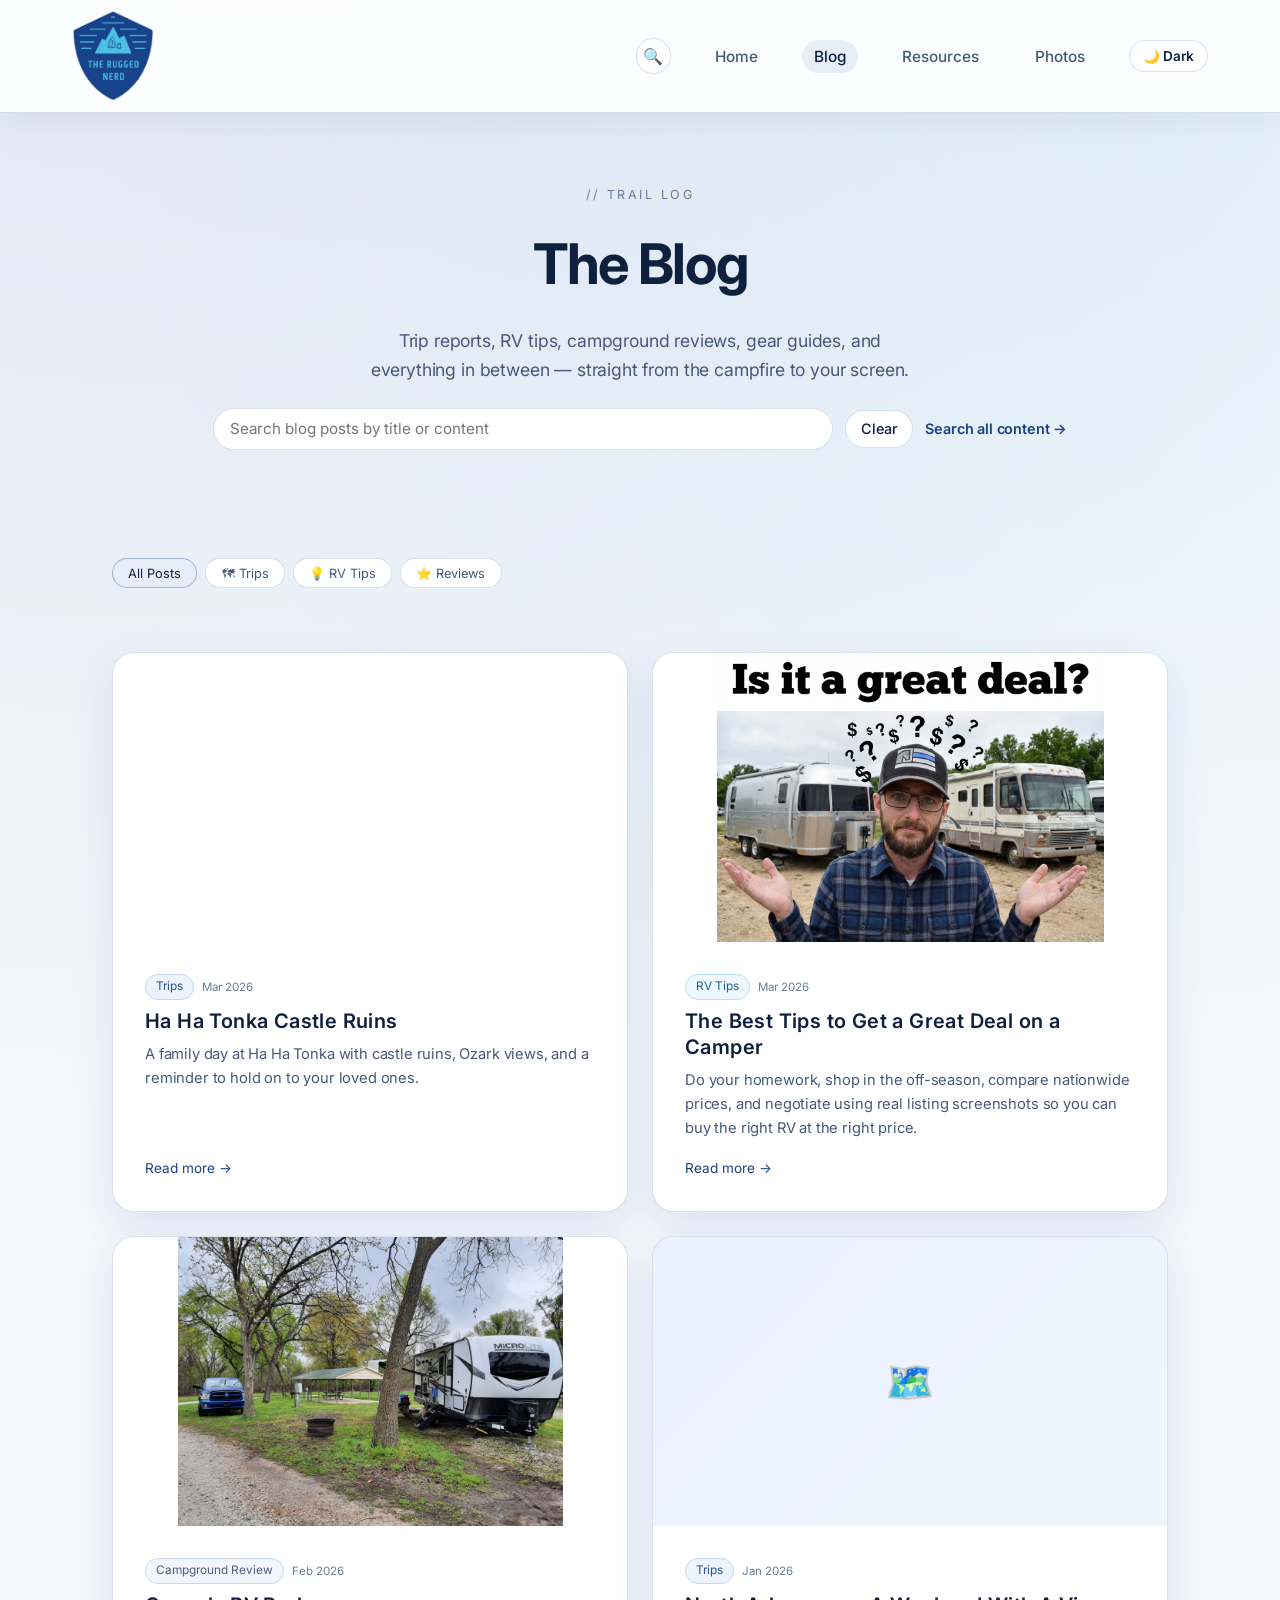
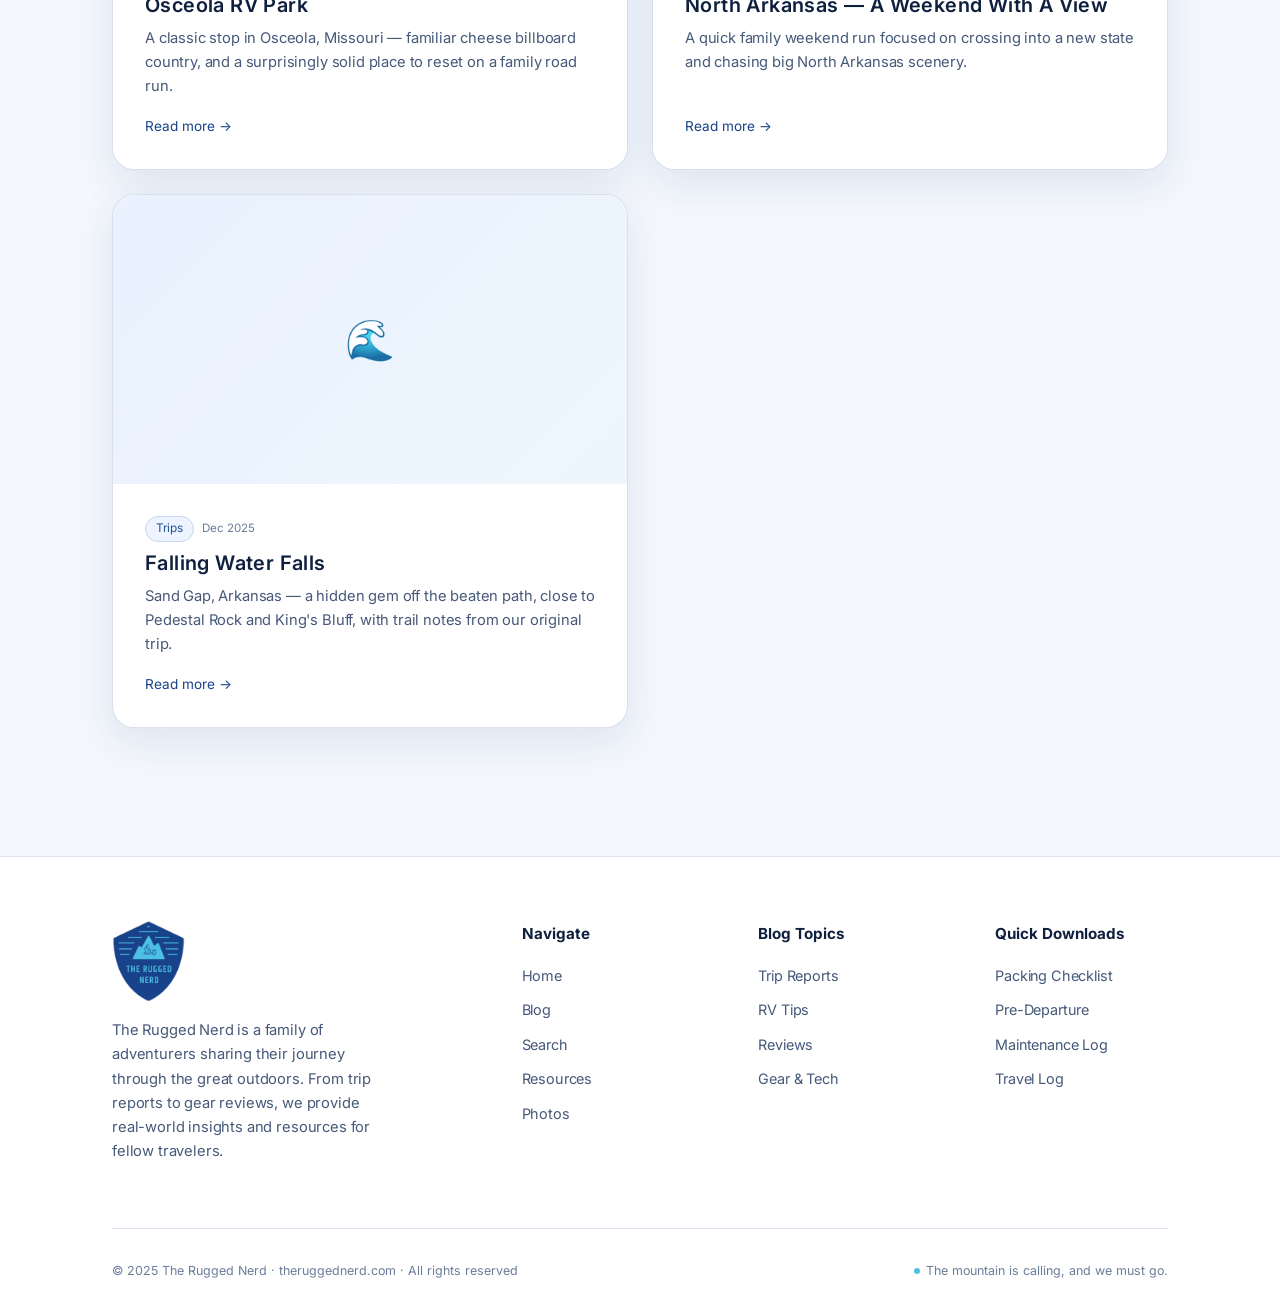
==== commit 0178cd0a: "osceola image" ====
--- a/blog.html
+++ b/blog.html
@@ -200,7 +200,15 @@
             class="blog-card"
             data-cat="reviews"
           >
-            <div class="blog-card-image">🧀</div>
+            <div
+              class="blog-card-image"
+              style="
+                background: var(--color-bg-card)
+                  url(&quot;images/photos/Osceola.jpg&quot;) center/contain
+                  no-repeat;
+              "
+              aria-hidden="true"
+            ></div>
             <div class="blog-card-body">
               <div class="blog-card-meta">
                 <span class="blog-cat reviews">Campground Review</span>
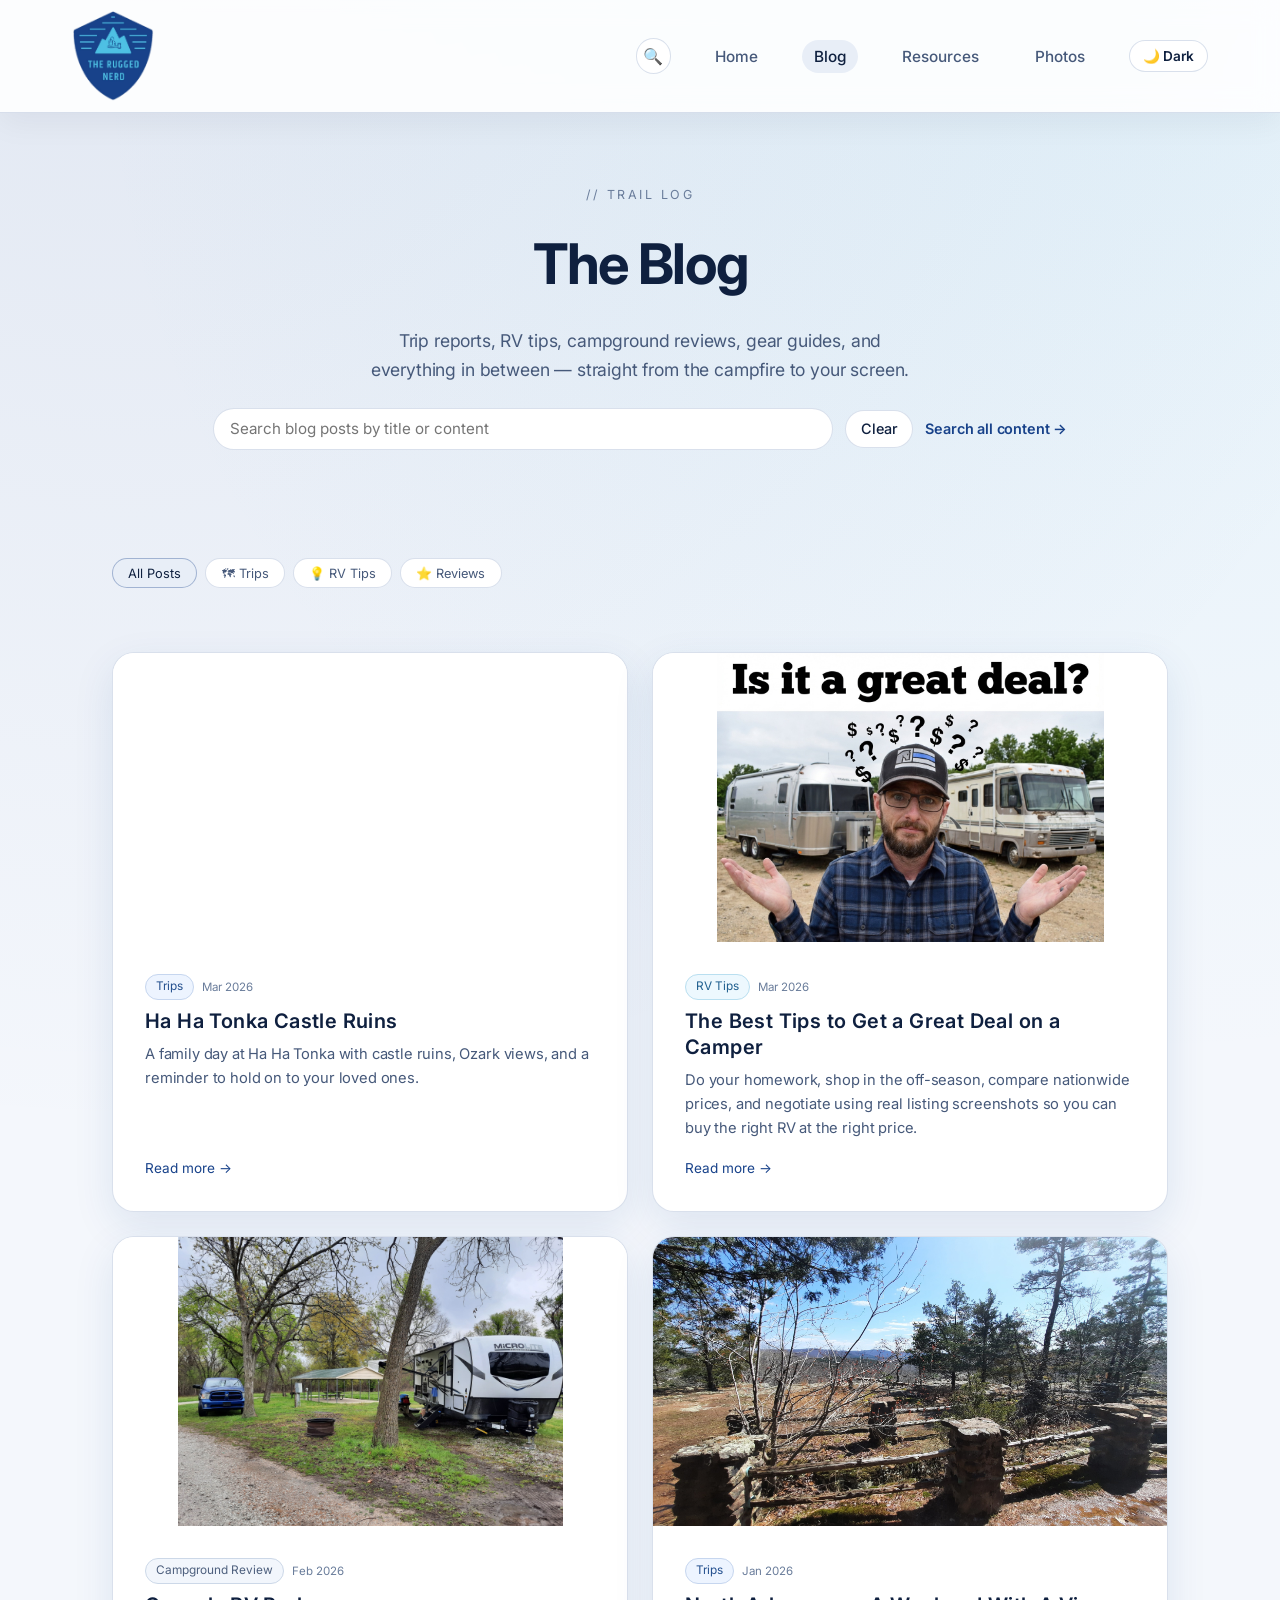
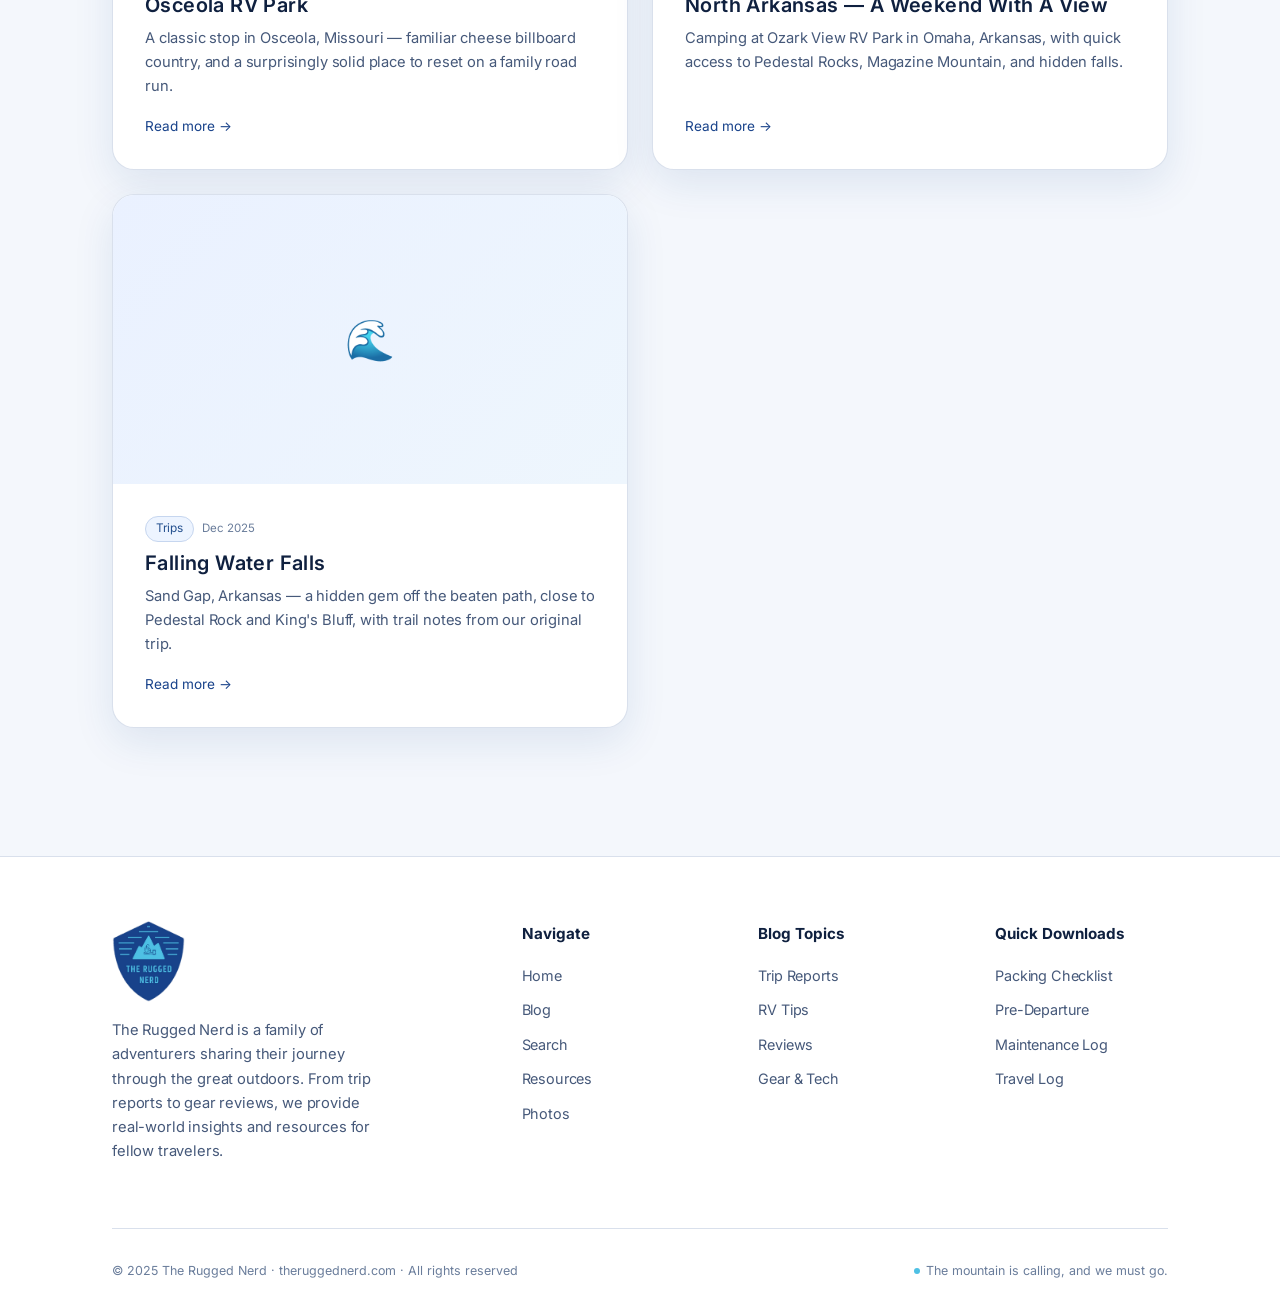
==== commit 805857a3: "Arkansas images and text update" ====
--- a/blog.html
+++ b/blog.html
@@ -230,7 +230,15 @@
             class="blog-card"
             data-cat="trips"
           >
-            <div class="blog-card-image">🗺️</div>
+            <div
+              class="blog-card-image"
+              style="
+                background: var(--color-bg-card)
+                  url(&quot;images/photos/Arkansas/magazine_mountain.jpg&quot;)
+                  center/contain no-repeat;
+              "
+              aria-hidden="true"
+            ></div>
             <div class="blog-card-body">
               <div class="blog-card-meta">
                 <span class="blog-cat trips">Trips</span>
@@ -238,8 +246,8 @@
               </div>
               <h3>North Arkansas — A Weekend With A View</h3>
               <p>
-                A quick family weekend run focused on crossing into a new state
-                and chasing big North Arkansas scenery.
+                Camping at Ozark View RV Park in Omaha, Arkansas, with quick
+                access to Pedestal Rocks, Magazine Mountain, and hidden falls.
               </p>
               <span class="read-more">Read more →</span>
             </div>
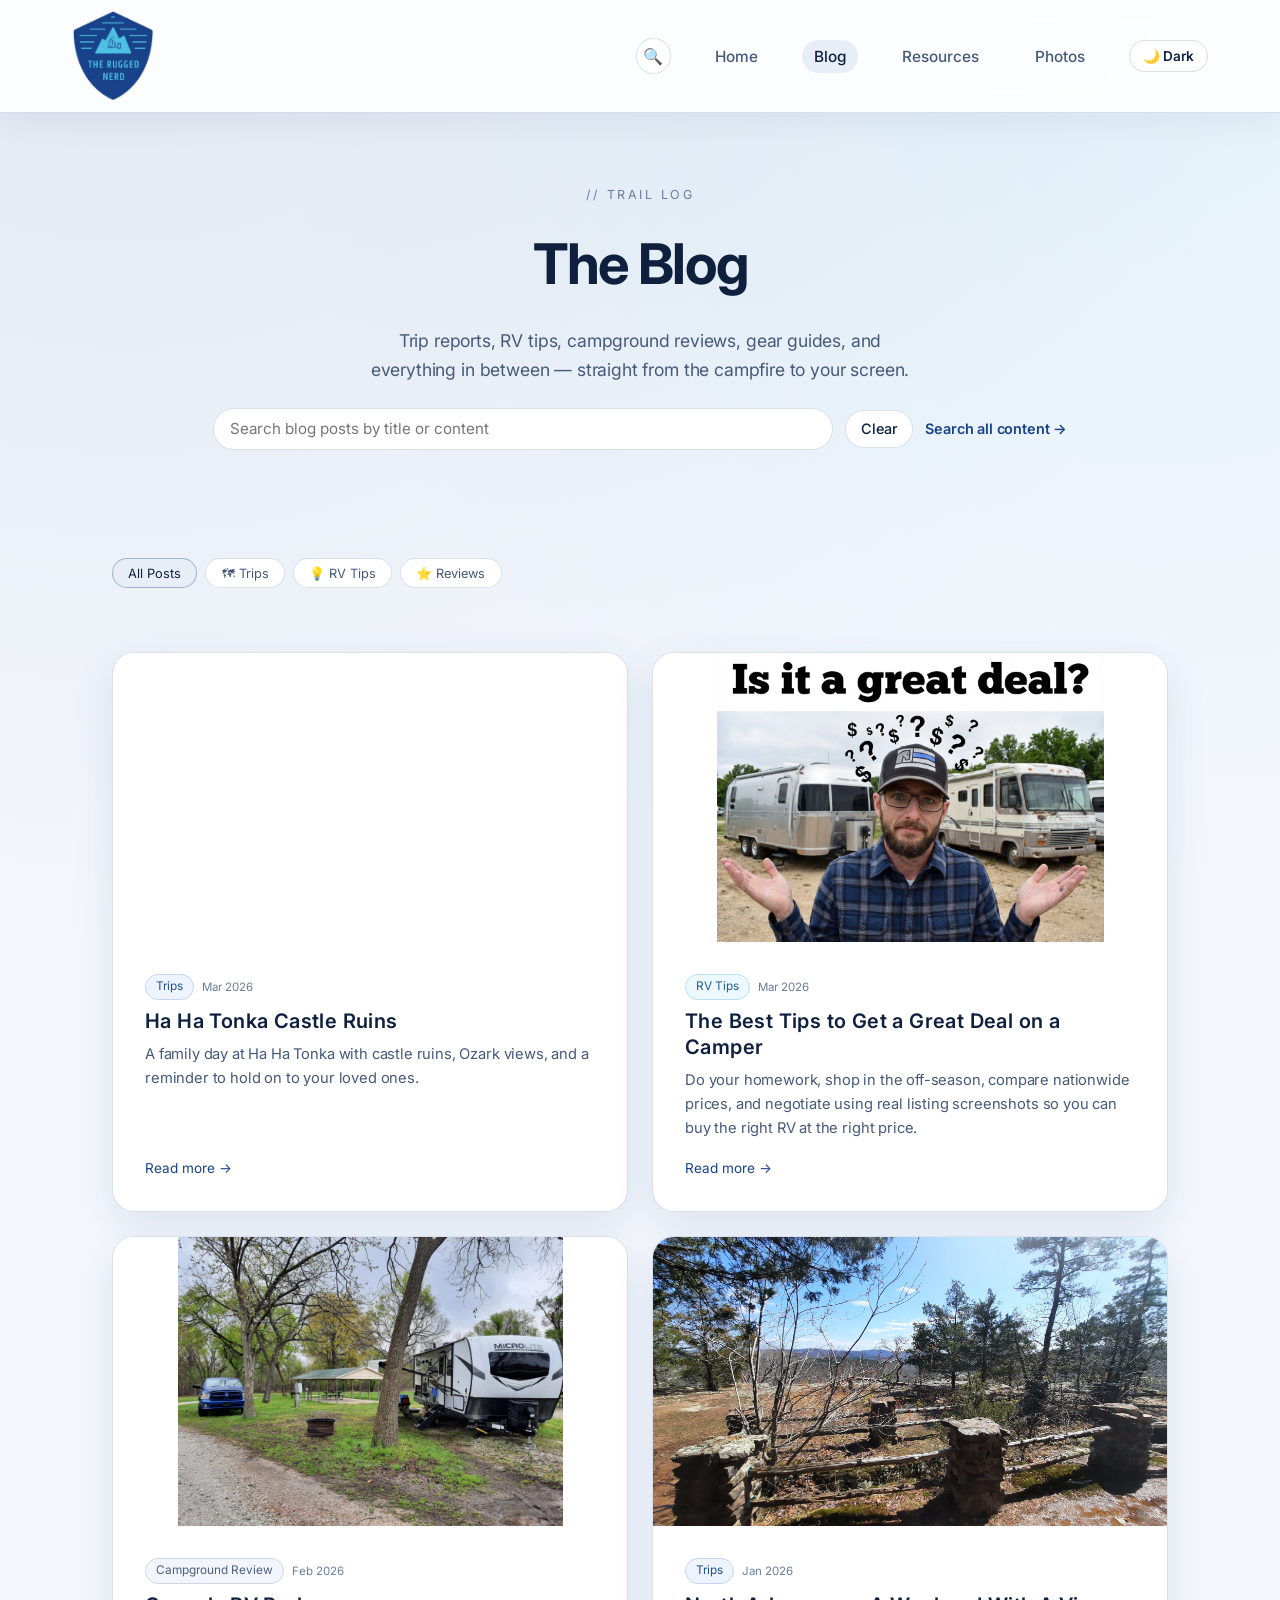
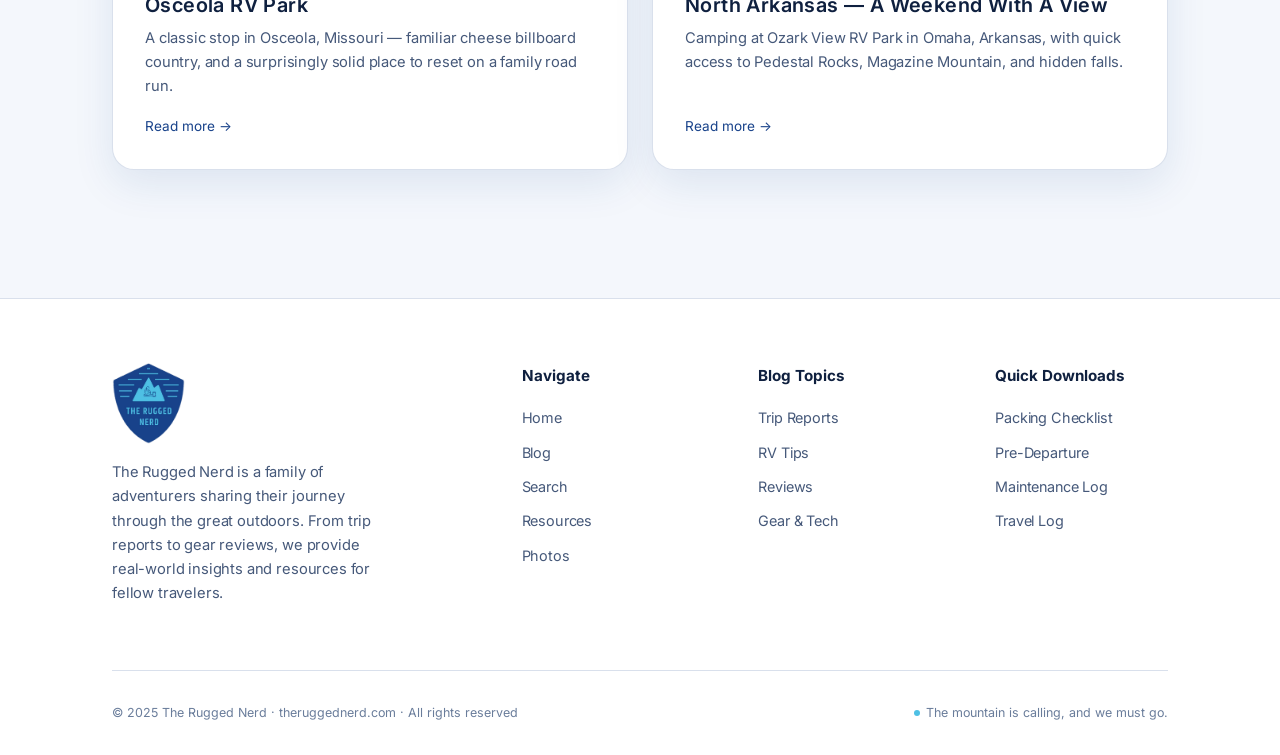
==== commit e08e0ad6: "Add truck photo and remove falling water falls" ====
--- a/blog.html
+++ b/blog.html
@@ -145,8 +145,8 @@
               class="blog-card-image"
               style="
                 background: var(--color-bg-card)
-                  url(&quot;images/photos/DSC_0075.JPG&quot;) center/contain
-                  no-repeat;
+                  url(&quot;images/photos/ha-ha-tonka-castle-ruins/DSC_0075.JPG&quot;)
+                  center/contain no-repeat;
               "
               aria-hidden="true"
             ></div>
@@ -174,8 +174,8 @@
               class="blog-card-image"
               style="
                 background: var(--color-bg-card)
-                  url(&quot;images/photos/deal.jpg&quot;) center/contain
-                  no-repeat;
+                  url(&quot;images/photos/camper-deal-tips/deal.jpg&quot;)
+                  center/contain no-repeat;
               "
               aria-hidden="true"
             ></div>
@@ -204,8 +204,8 @@
               class="blog-card-image"
               style="
                 background: var(--color-bg-card)
-                  url(&quot;images/photos/Osceola.jpg&quot;) center/contain
-                  no-repeat;
+                  url(&quot;images/photos/osceola-rv-park/Osceola.jpg&quot;)
+                  center/contain no-repeat;
               "
               aria-hidden="true"
             ></div>
@@ -234,7 +234,7 @@
               class="blog-card-image"
               style="
                 background: var(--color-bg-card)
-                  url(&quot;images/photos/Arkansas/magazine_mountain.jpg&quot;)
+                  url(&quot;images/photos/north-arkansas-a-weekend-with-a-view/magazine_mountain.jpg&quot;)
                   center/contain no-repeat;
               "
               aria-hidden="true"
@@ -248,28 +248,6 @@
               <p>
                 Camping at Ozark View RV Park in Omaha, Arkansas, with quick
                 access to Pedestal Rocks, Magazine Mountain, and hidden falls.
-              </p>
-              <span class="read-more">Read more →</span>
-            </div>
-          </a>
-
-          <!-- TRIPS -->
-          <a
-            href="blog/falling-water-falls.html"
-            class="blog-card"
-            data-cat="trips"
-          >
-            <div class="blog-card-image">🌊</div>
-            <div class="blog-card-body">
-              <div class="blog-card-meta">
-                <span class="blog-cat trips">Trips</span>
-                <span class="blog-date">Dec 2025</span>
-              </div>
-              <h3>Falling Water Falls</h3>
-              <p>
-                Sand Gap, Arkansas — a hidden gem off the beaten path, close to
-                Pedestal Rock and King's Bluff, with trail notes from our
-                original trip.
               </p>
               <span class="read-more">Read more →</span>
             </div>
--- a/css/styles.css
+++ b/css/styles.css
@@ -488,6 +488,13 @@
   line-height: 1;
 }
 
+.family-placeholder-img img {
+  width: 100%;
+  height: 100%;
+  object-fit: cover;
+  display: block;
+}
+
 /* Corner accent lines */
 .family-placeholder-img::before,
 .family-placeholder-img::after {
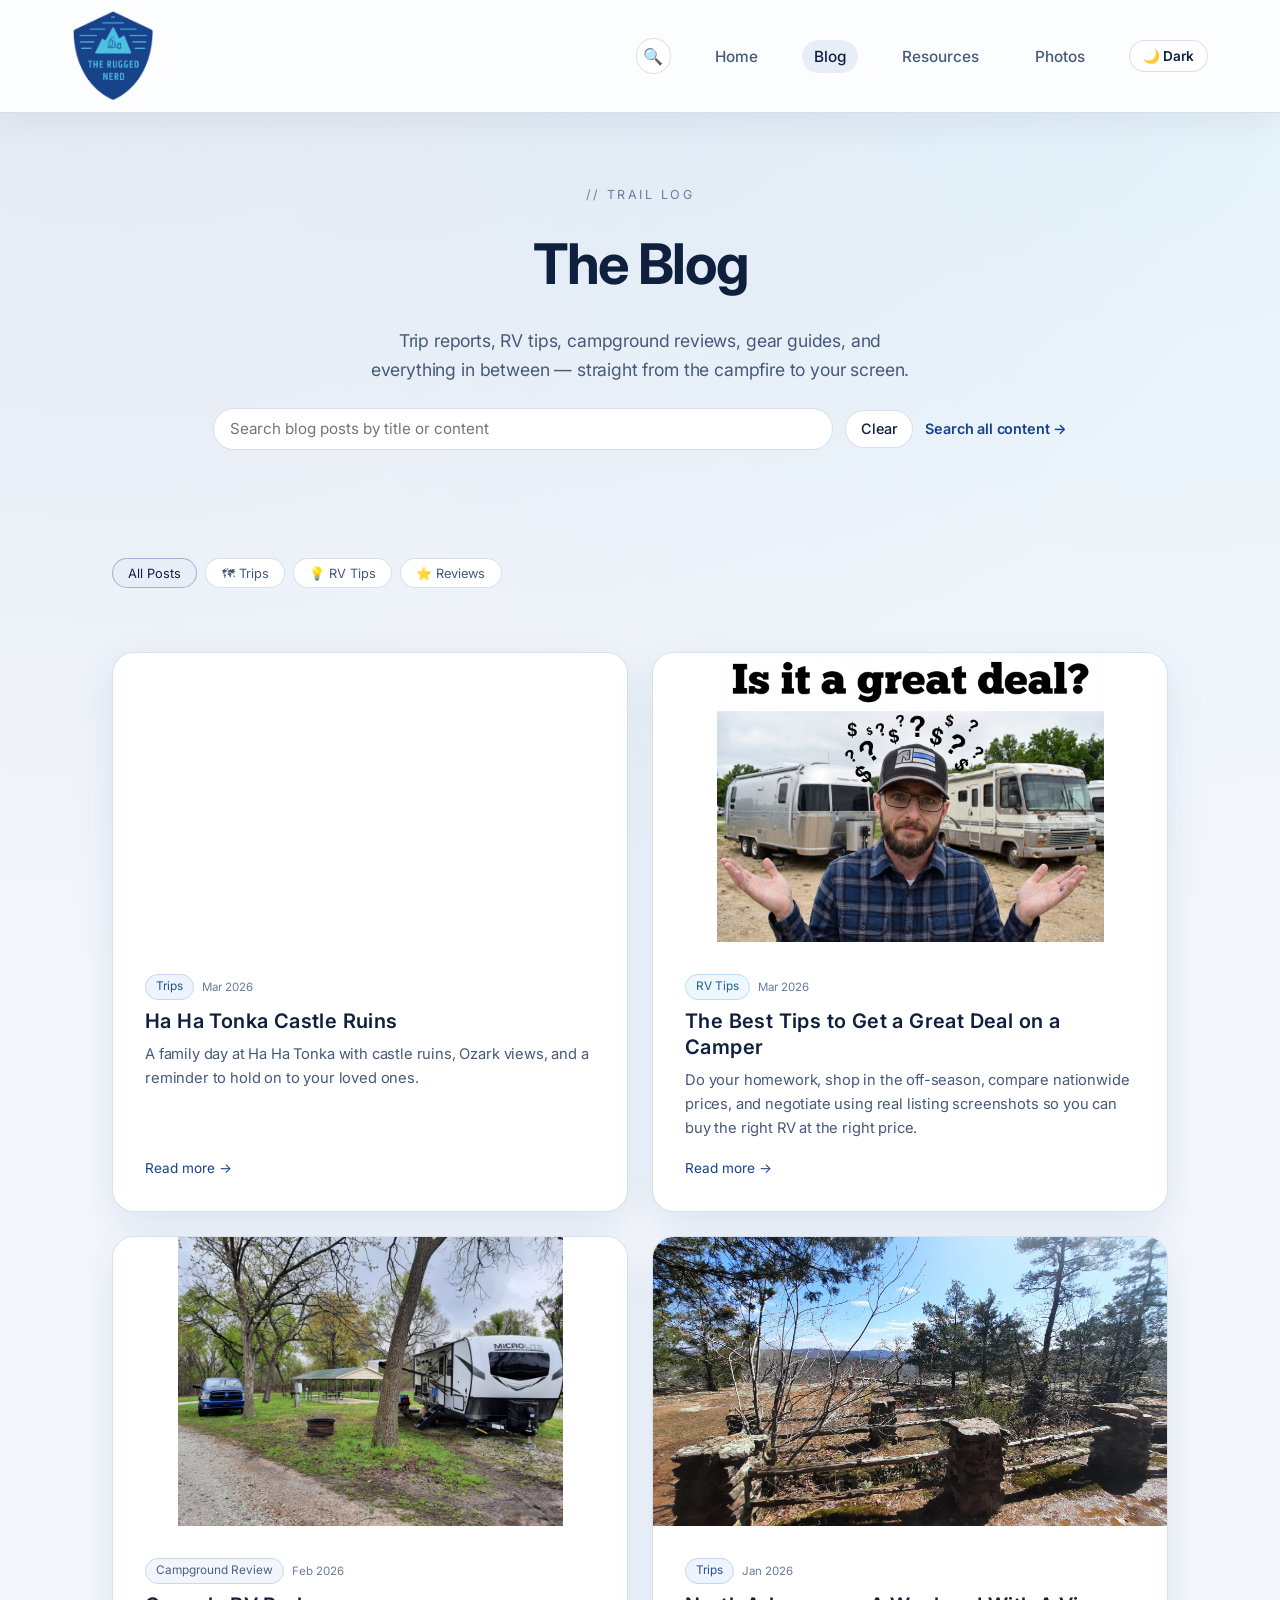
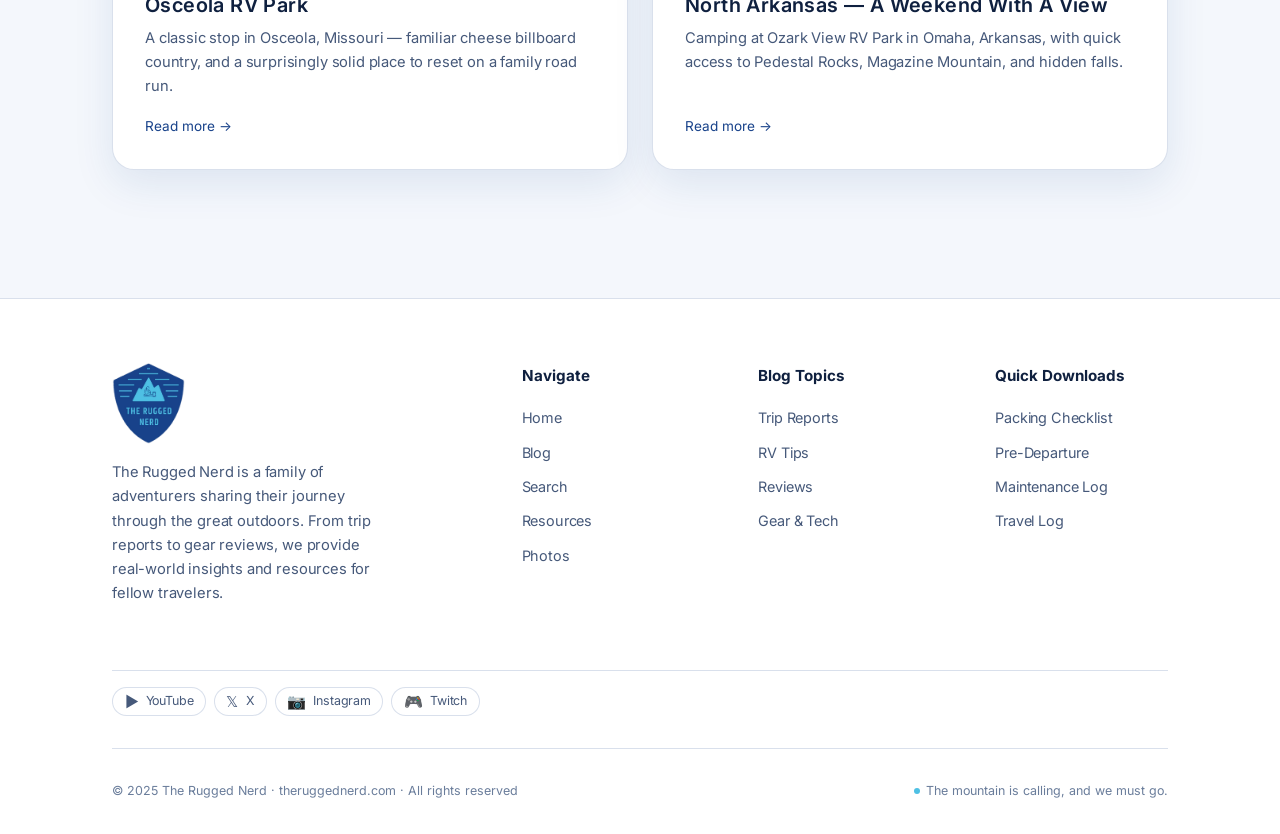
==== commit 0b77f669: "social media and sun photo" ====
--- a/blog.html
+++ b/blog.html
@@ -318,6 +318,48 @@
             </ul>
           </div>
         </div>
+        <div class="footer-social" aria-label="Social media links">
+          <a
+            class="social-link"
+            href="https://www.youtube.com/@theruggednerd"
+            target="_blank"
+            rel="noopener noreferrer"
+            aria-label="The Rugged Nerd on YouTube"
+          >
+            <span class="social-icon" aria-hidden="true">▶</span>
+            <span>YouTube</span>
+          </a>
+          <a
+            class="social-link"
+            href="https://x.com/theruggednerd"
+            target="_blank"
+            rel="noopener noreferrer"
+            aria-label="The Rugged Nerd on X"
+          >
+            <span class="social-icon" aria-hidden="true">𝕏</span>
+            <span>X</span>
+          </a>
+          <a
+            class="social-link"
+            href="https://www.instagram.com/theruggednerd/"
+            target="_blank"
+            rel="noopener noreferrer"
+            aria-label="The Rugged Nerd on Instagram"
+          >
+            <span class="social-icon" aria-hidden="true">📷</span>
+            <span>Instagram</span>
+          </a>
+          <a
+            class="social-link"
+            href="https://www.twitch.tv/theruggednerd"
+            target="_blank"
+            rel="noopener noreferrer"
+            aria-label="The Rugged Nerd on Twitch"
+          >
+            <span class="social-icon" aria-hidden="true">🎮</span>
+            <span>Twitch</span>
+          </a>
+        </div>
         <div class="footer-bottom">
           <span class="footer-copy"
             >© 2025 The Rugged Nerd · theruggednerd.com · All rights
--- a/css/styles.css
+++ b/css/styles.css
@@ -306,6 +306,57 @@
   max-width: 750px;
 }
 
+.hero-layout {
+  position: relative;
+  z-index: 2;
+  display: grid;
+  grid-template-columns: minmax(0, 1.08fr) minmax(280px, 0.92fr);
+  gap: clamp(1.25rem, 3.5vw, 2.8rem);
+  align-items: center;
+}
+
+.hero-photo-frame {
+  margin: 0;
+  position: relative;
+  width: min(36vw, 440px);
+  max-width: 100%;
+  justify-self: end;
+  border-radius: 24px;
+  overflow: hidden;
+  border: none;
+  background: transparent;
+  box-shadow: 0 14px 30px rgba(24, 66, 138, 0.16);
+  isolation: isolate;
+}
+
+.hero-photo-frame img {
+  width: 100%;
+  height: auto;
+  object-fit: initial;
+  object-position: center top;
+  display: block;
+  filter: none;
+}
+
+.hero-photo-frame::before {
+  content: "";
+  position: absolute;
+  inset: 0;
+  pointer-events: none;
+  z-index: 2;
+  background: radial-gradient(
+    ellipse 88% 92% at 50% 50%,
+    rgba(244, 247, 252, 0) 56%,
+    rgba(244, 247, 252, 0.48) 74%,
+    rgba(244, 247, 252, 0.8) 88%,
+    rgba(244, 247, 252, 1) 100%
+  );
+}
+
+.hero-photo-frame::after {
+  content: none;
+}
+
 .hero-eyebrow {
   font-family: var(--font-mono);
   font-size: 0.85rem;
@@ -1363,6 +1414,48 @@
   color: var(--color-accent);
 }
 
+.footer-social {
+  border-top: 1px solid var(--color-border);
+  padding-top: var(--space-md);
+  margin-bottom: var(--space-lg);
+  display: flex;
+  flex-wrap: wrap;
+  gap: var(--space-sm);
+}
+
+.social-link {
+  display: inline-flex;
+  align-items: center;
+  gap: 0.45rem;
+  padding: 0.38rem 0.72rem;
+  border-radius: 999px;
+  border: 1px solid var(--color-border);
+  background: var(--color-bg-card);
+  color: var(--color-text-muted);
+  font-family: var(--font-mono);
+  font-size: 0.78rem;
+  line-height: 1;
+  transition:
+    color 0.2s,
+    border-color 0.2s,
+    background 0.2s,
+    transform 0.2s;
+}
+
+.social-link:hover {
+  color: var(--color-accent);
+  border-color: rgba(24, 66, 138, 0.35);
+  background: rgba(24, 66, 138, 0.06);
+  text-decoration: none;
+  transform: translateY(-1px);
+}
+
+.social-icon {
+  display: inline-block;
+  font-size: 0.95rem;
+  line-height: 1;
+}
+
 .footer-bottom {
   border-top: 1px solid var(--color-border);
   padding-top: var(--space-lg);
@@ -1443,6 +1536,17 @@
    RESPONSIVE
    ============================================================ */
 @media (max-width: 900px) {
+  .hero-layout {
+    grid-template-columns: 1fr;
+  }
+
+  .hero-photo-frame {
+    order: -1;
+    justify-self: center;
+    width: min(86vw, 340px);
+    max-width: 100%;
+  }
+
   .features-grid {
     grid-template-columns: 1fr 1fr;
   }
@@ -1965,8 +2069,9 @@
     ),
     linear-gradient(
       180deg,
-      rgba(255, 255, 255, 0.45) 0%,
-      rgba(244, 247, 251, 0) 100%
+      rgba(244, 247, 251, 0.42) 0%,
+      rgba(244, 247, 251, 0.78) 72%,
+      rgba(244, 247, 251, 0.96) 100%
     );
 }
 
@@ -2441,7 +2546,31 @@
       rgba(78, 192, 228, 0.18) 0%,
       transparent 68%
     ),
-    linear-gradient(180deg, rgba(10, 20, 36, 0.65) 0%, rgba(11, 18, 32, 0) 100%);
+    linear-gradient(
+      180deg,
+      rgba(7, 12, 22, 0.72) 0%,
+      rgba(11, 18, 32, 0.9) 72%,
+      rgba(11, 18, 32, 1) 100%
+    );
+}
+
+[data-theme="dark"] .hero-photo-frame {
+  background: transparent;
+  box-shadow: 0 18px 38px rgba(1, 7, 18, 0.55);
+}
+
+[data-theme="dark"] .hero-photo-frame::after {
+  content: none;
+}
+
+[data-theme="dark"] .hero-photo-frame::before {
+  background: radial-gradient(
+    ellipse 88% 92% at 50% 50%,
+    rgba(11, 18, 32, 0) 56%,
+    rgba(11, 18, 32, 0.48) 74%,
+    rgba(11, 18, 32, 0.8) 88%,
+    rgba(11, 18, 32, 1) 100%
+  );
 }
 
 [data-theme="dark"] .btn-outline {
@@ -2540,6 +2669,17 @@
   color: var(--color-accent);
 }
 
+[data-theme="dark"] .social-link {
+  background: rgba(16, 29, 48, 0.85);
+  border-color: var(--color-border);
+}
+
+[data-theme="dark"] .social-link:hover {
+  background: rgba(78, 192, 228, 0.14);
+  border-color: rgba(78, 192, 228, 0.44);
+  color: var(--color-accent);
+}
+
 [data-theme="dark"] .lightbox {
   background: rgba(2, 7, 14, 0.95);
 }
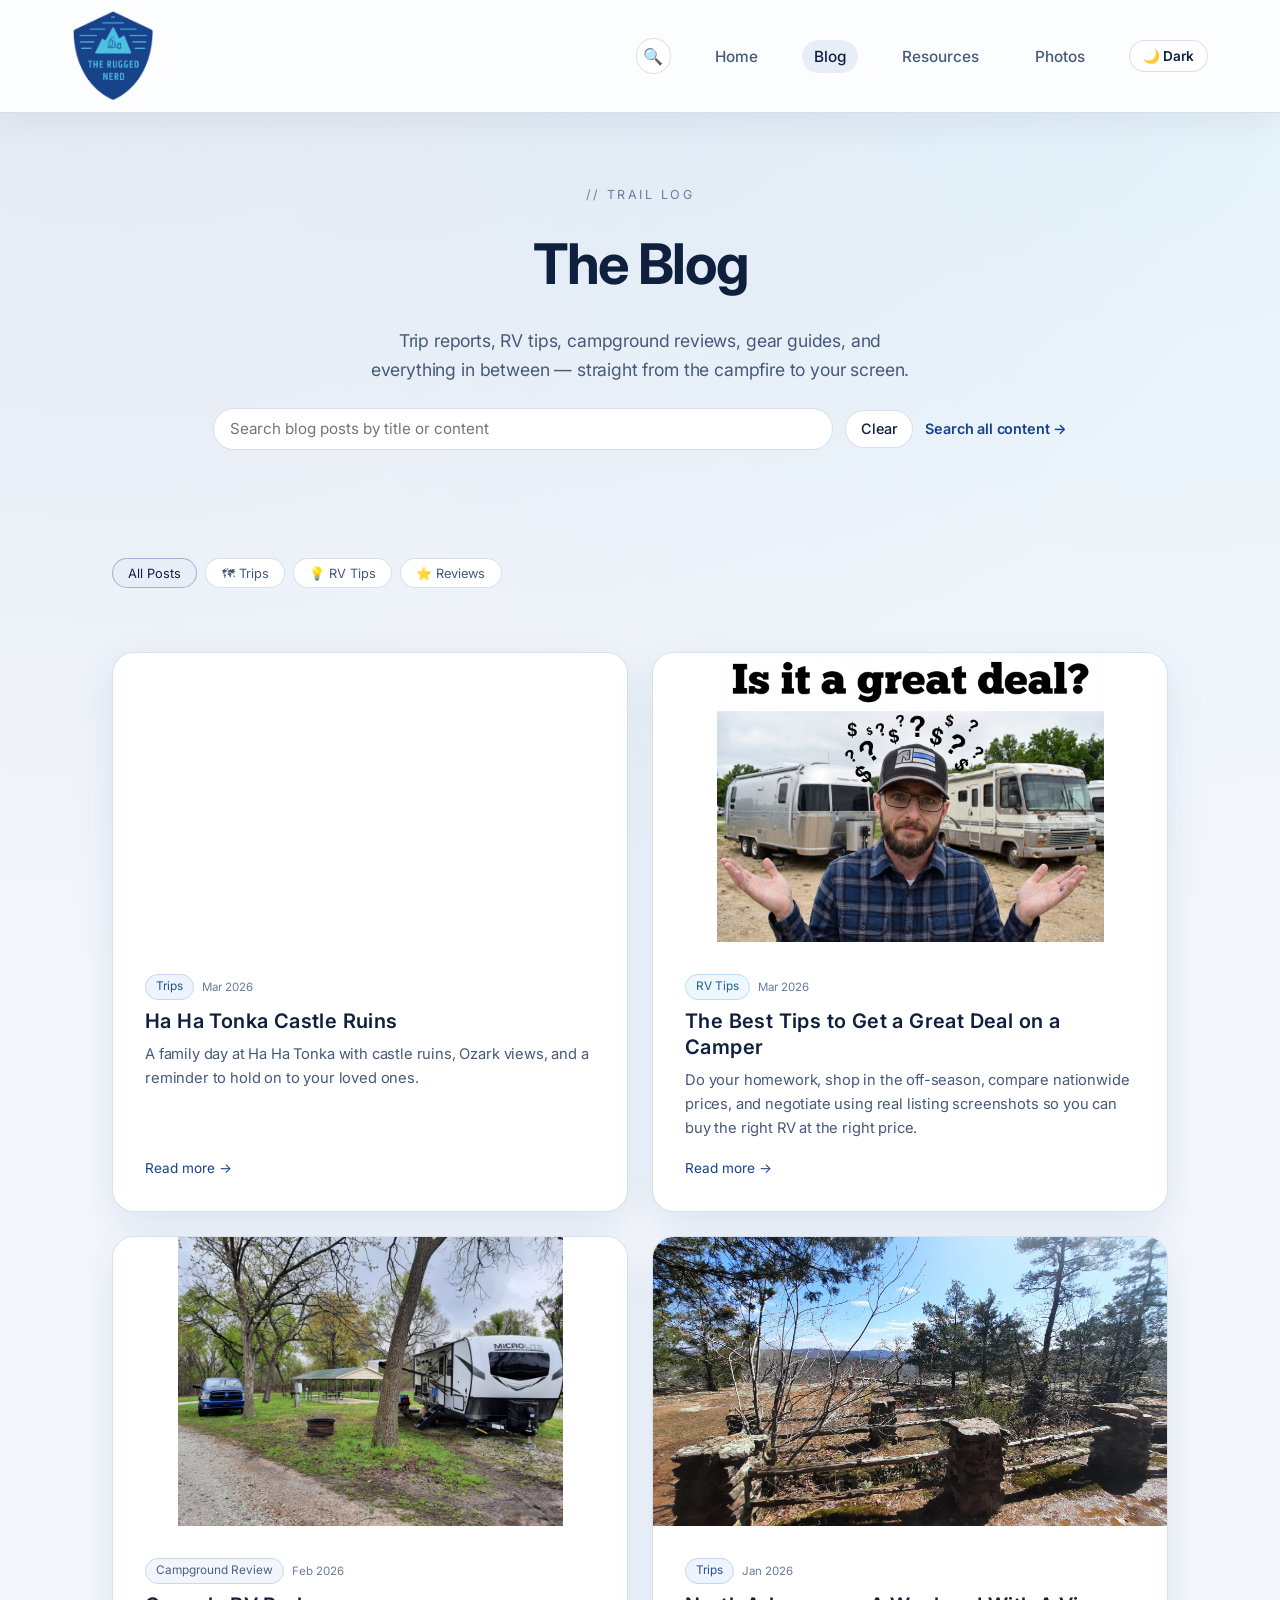
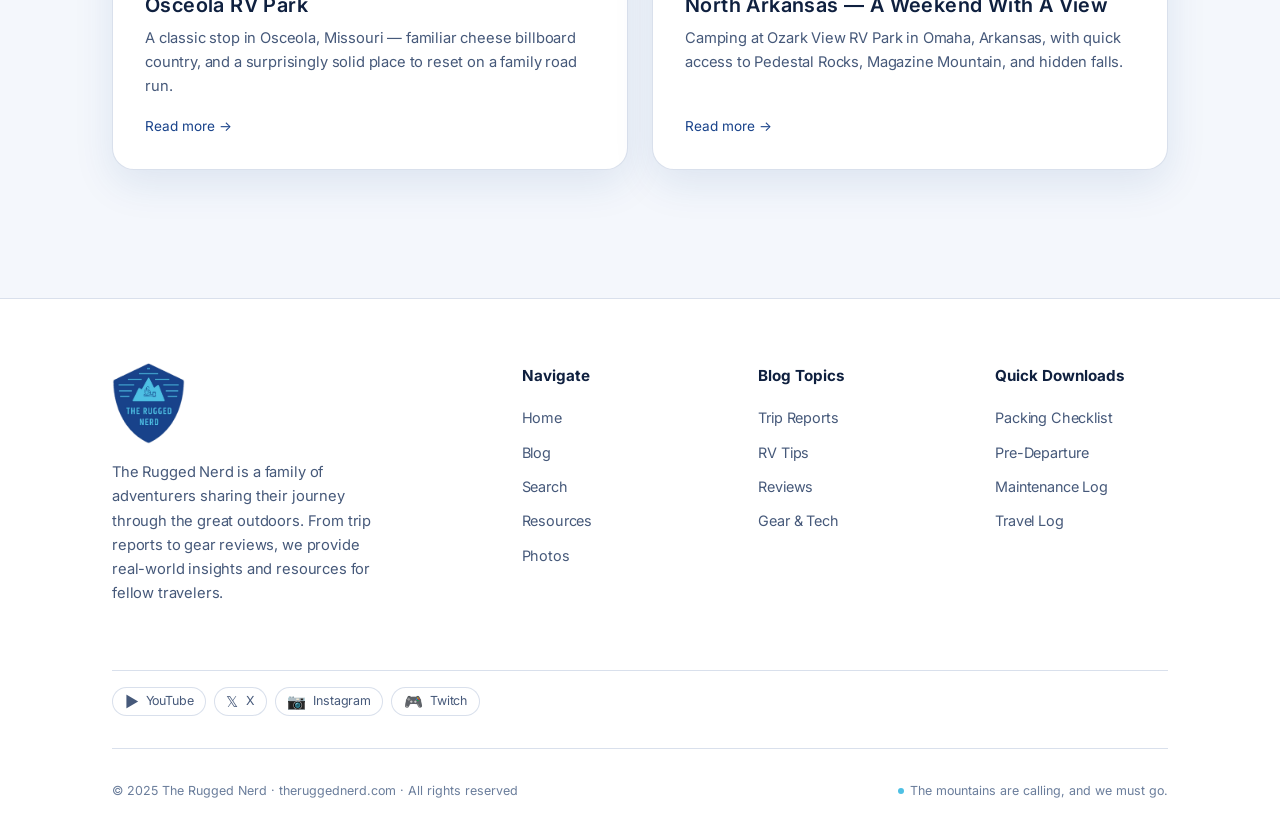
==== commit f8a4af5b: "mountains are calling" ====
--- a/blog.html
+++ b/blog.html
@@ -366,7 +366,7 @@
             reserved</span
           >
           <span class="footer-tagline"
-            ><span class="dot"></span>The mountain is calling, and we must
+            ><span class="dot"></span>The mountains are calling, and we must
             go.</span
           >
         </div>
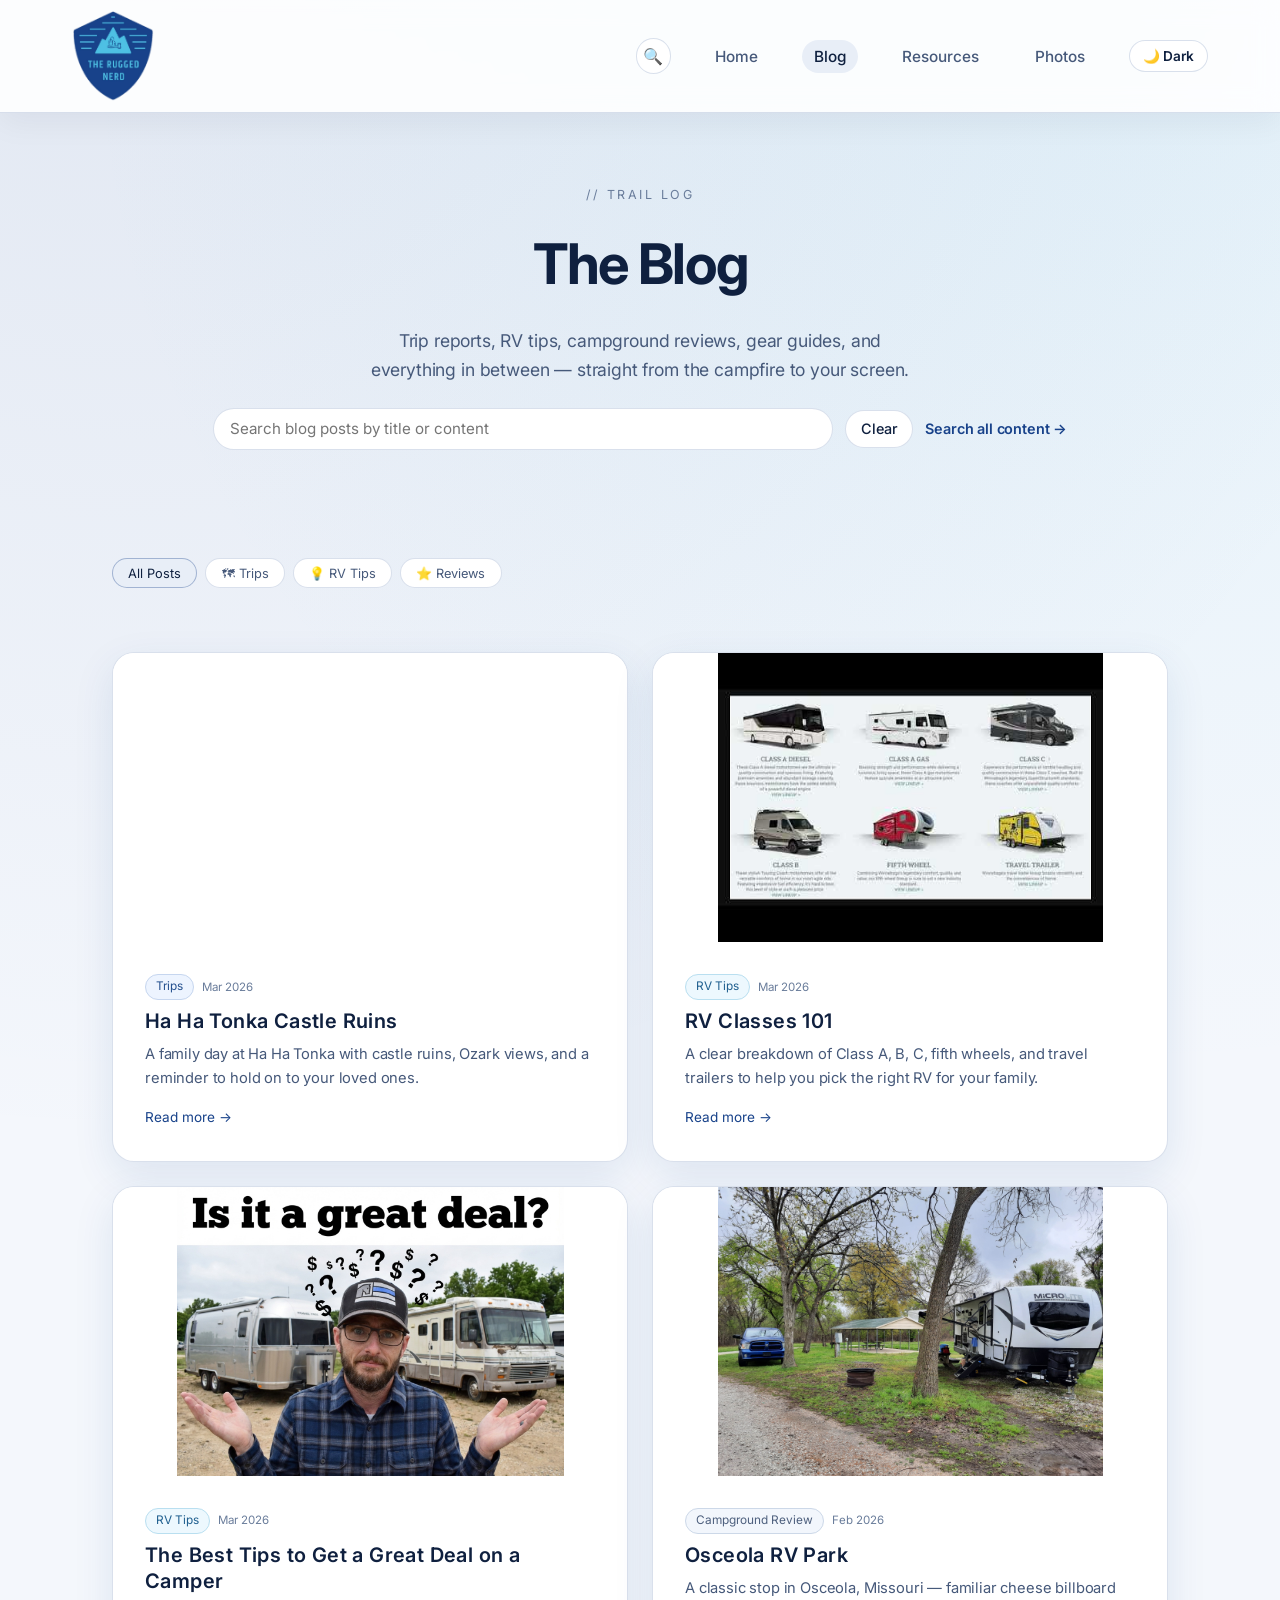
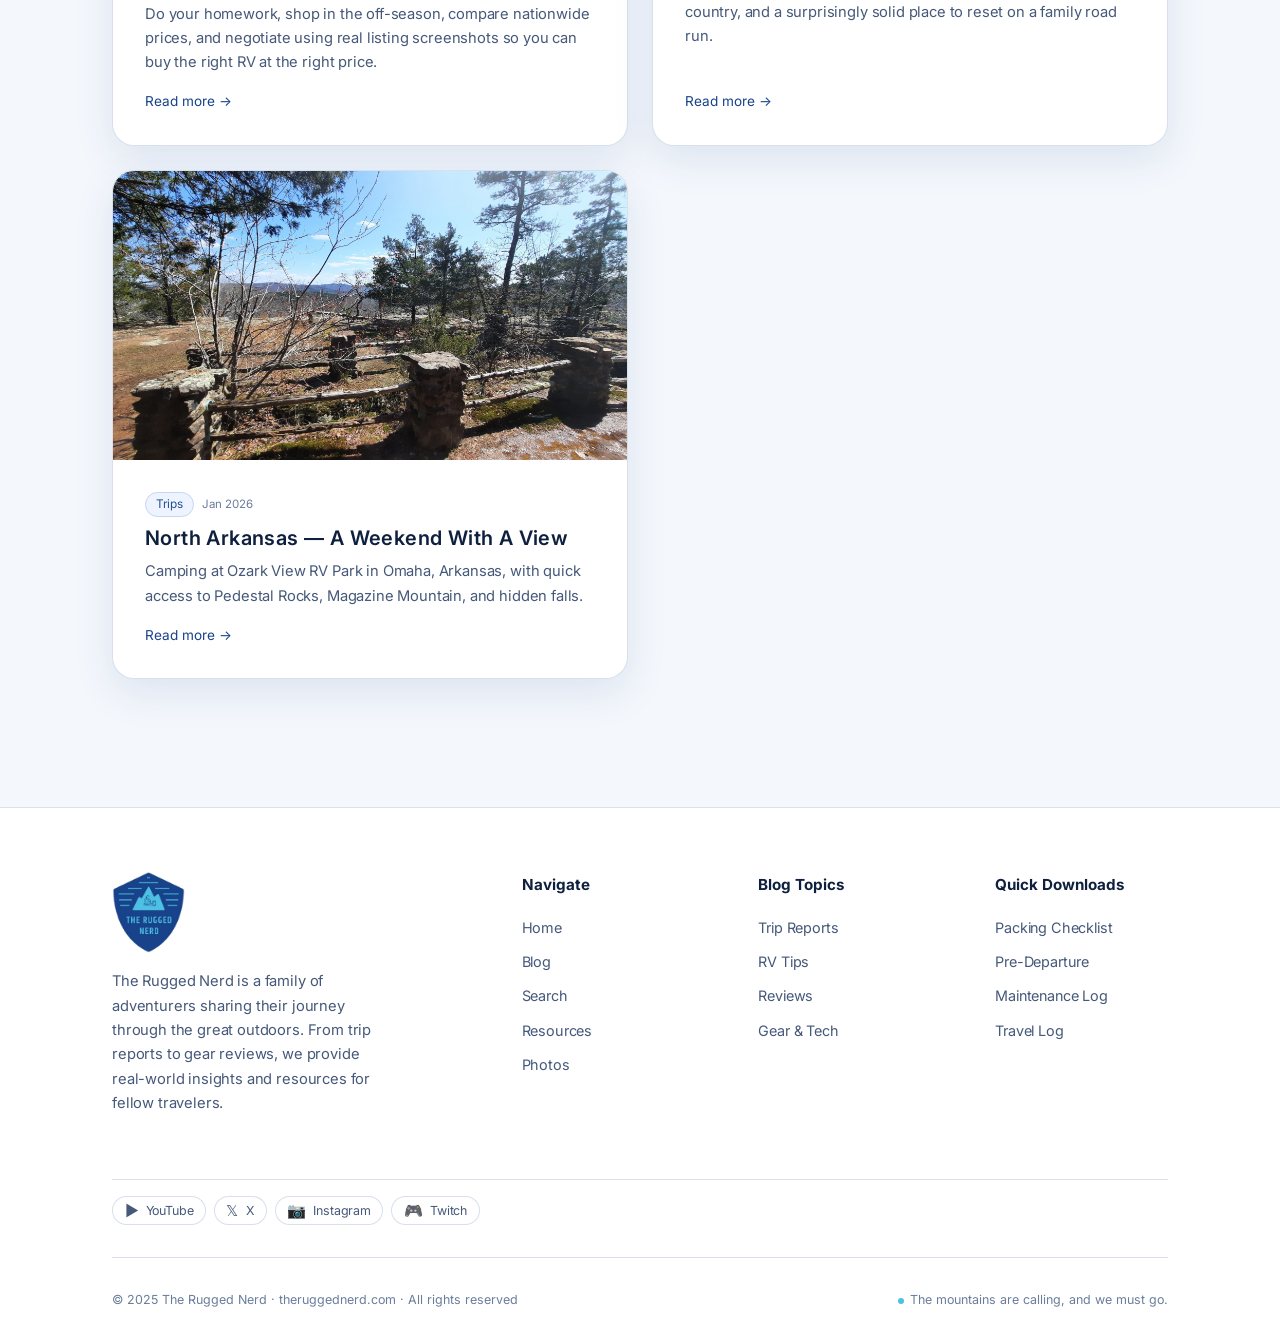
==== commit 58299dbd: "Added RV101 and YT embed" ====
--- a/blog.html
+++ b/blog.html
@@ -159,6 +159,31 @@
               <p>
                 A family day at Ha Ha Tonka with castle ruins, Ozark views, and
                 a reminder to hold on to your loved ones.
+              </p>
+              <span class="read-more">Read more →</span>
+            </div>
+          </a>
+
+          <!-- TIPS -->
+          <a href="blog/rv-classes-101.html" class="blog-card" data-cat="tips">
+            <div
+              class="blog-card-image"
+              style="
+                background: var(--color-bg-card)
+                  url(&quot;images/photos/rv-classes-101/thumbnail.jpg&quot;)
+                  center/contain no-repeat;
+              "
+              aria-hidden="true"
+            ></div>
+            <div class="blog-card-body">
+              <div class="blog-card-meta">
+                <span class="blog-cat tips">RV Tips</span>
+                <span class="blog-date">Mar 2026</span>
+              </div>
+              <h3>RV Classes 101</h3>
+              <p>
+                A clear breakdown of Class A, B, C, fifth wheels, and travel
+                trailers to help you pick the right RV for your family.
               </p>
               <span class="read-more">Read more →</span>
             </div>
--- a/css/styles.css
+++ b/css/styles.css
@@ -1360,6 +1360,24 @@
   font-style: italic;
 }
 
+.video-embed {
+  position: relative;
+  width: 100%;
+  aspect-ratio: 16 / 9;
+  border-radius: var(--radius-lg);
+  overflow: hidden;
+  border: 1px solid var(--color-border);
+  box-shadow: var(--shadow-card);
+  margin: var(--space-lg) 0;
+}
+
+.video-embed iframe {
+  width: 100%;
+  height: 100%;
+  border: 0;
+  display: block;
+}
+
 /* ============================================================
    FOOTER
    ============================================================ */
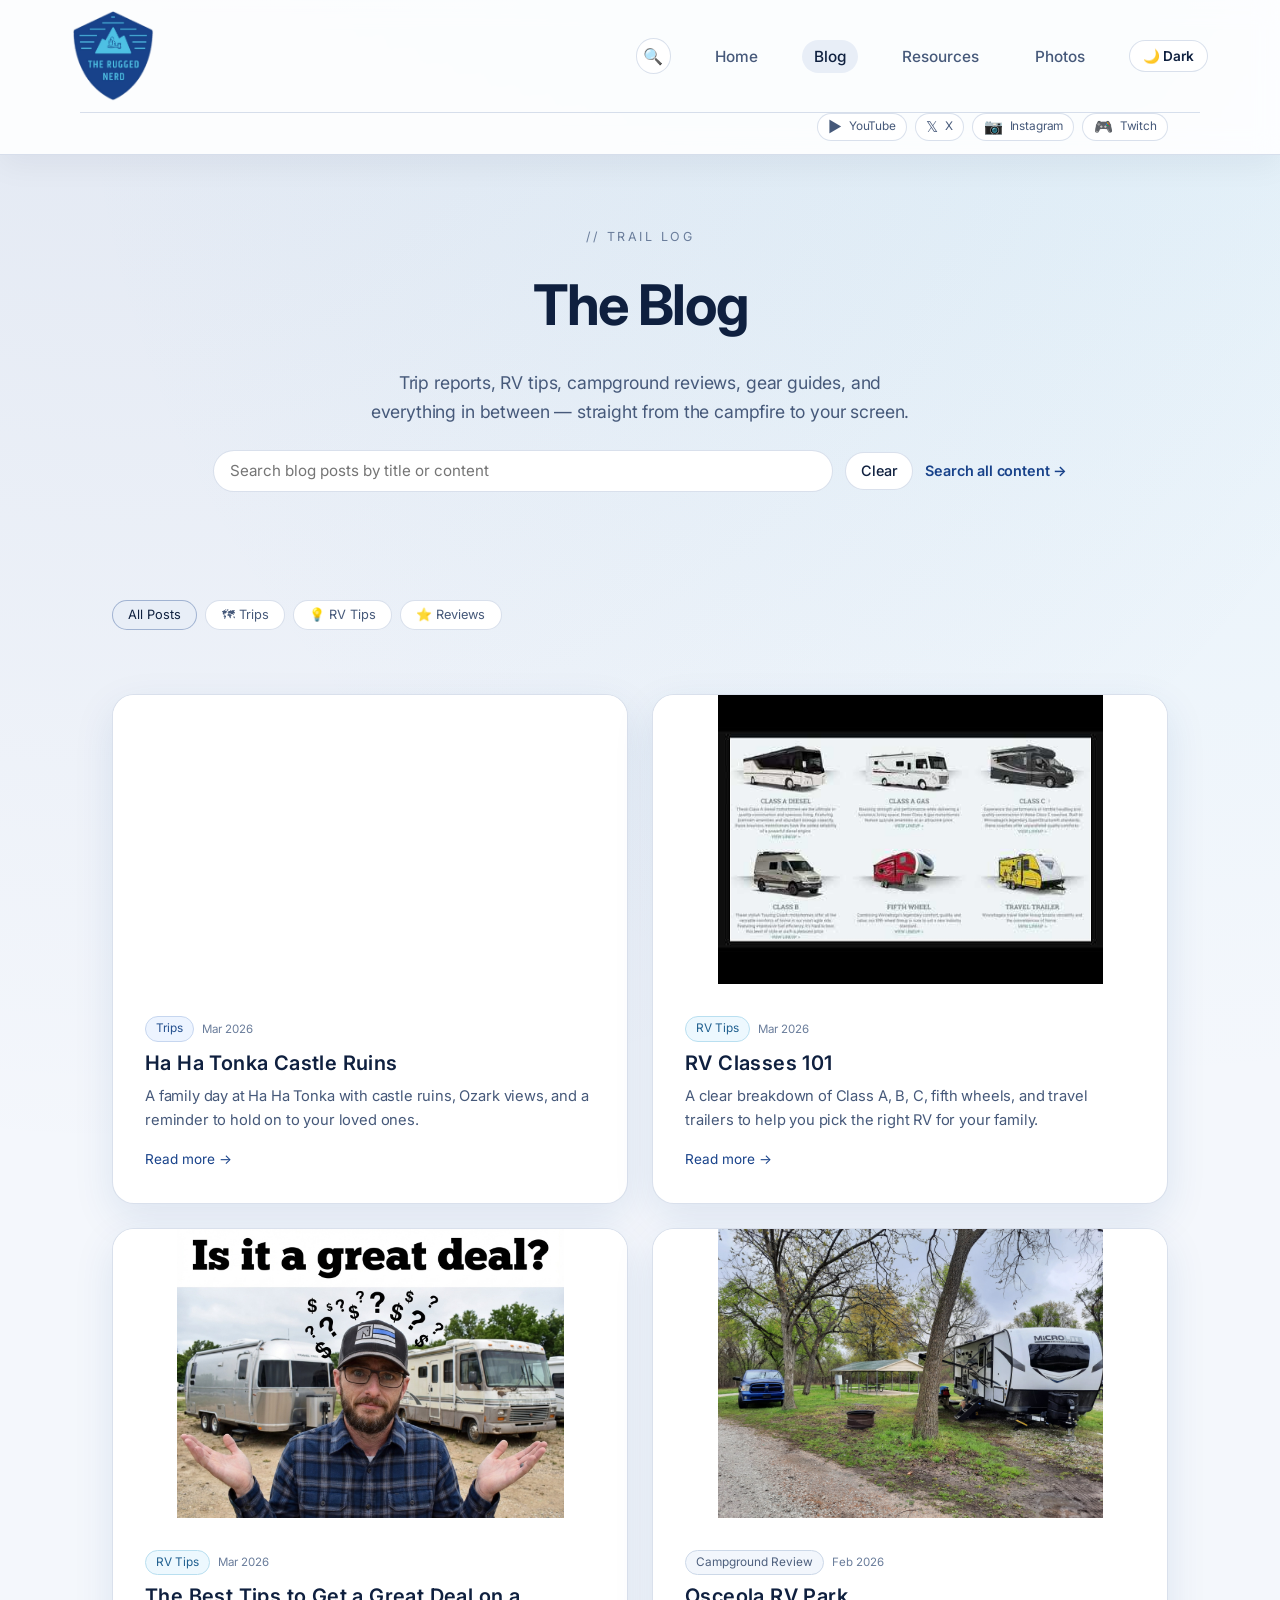
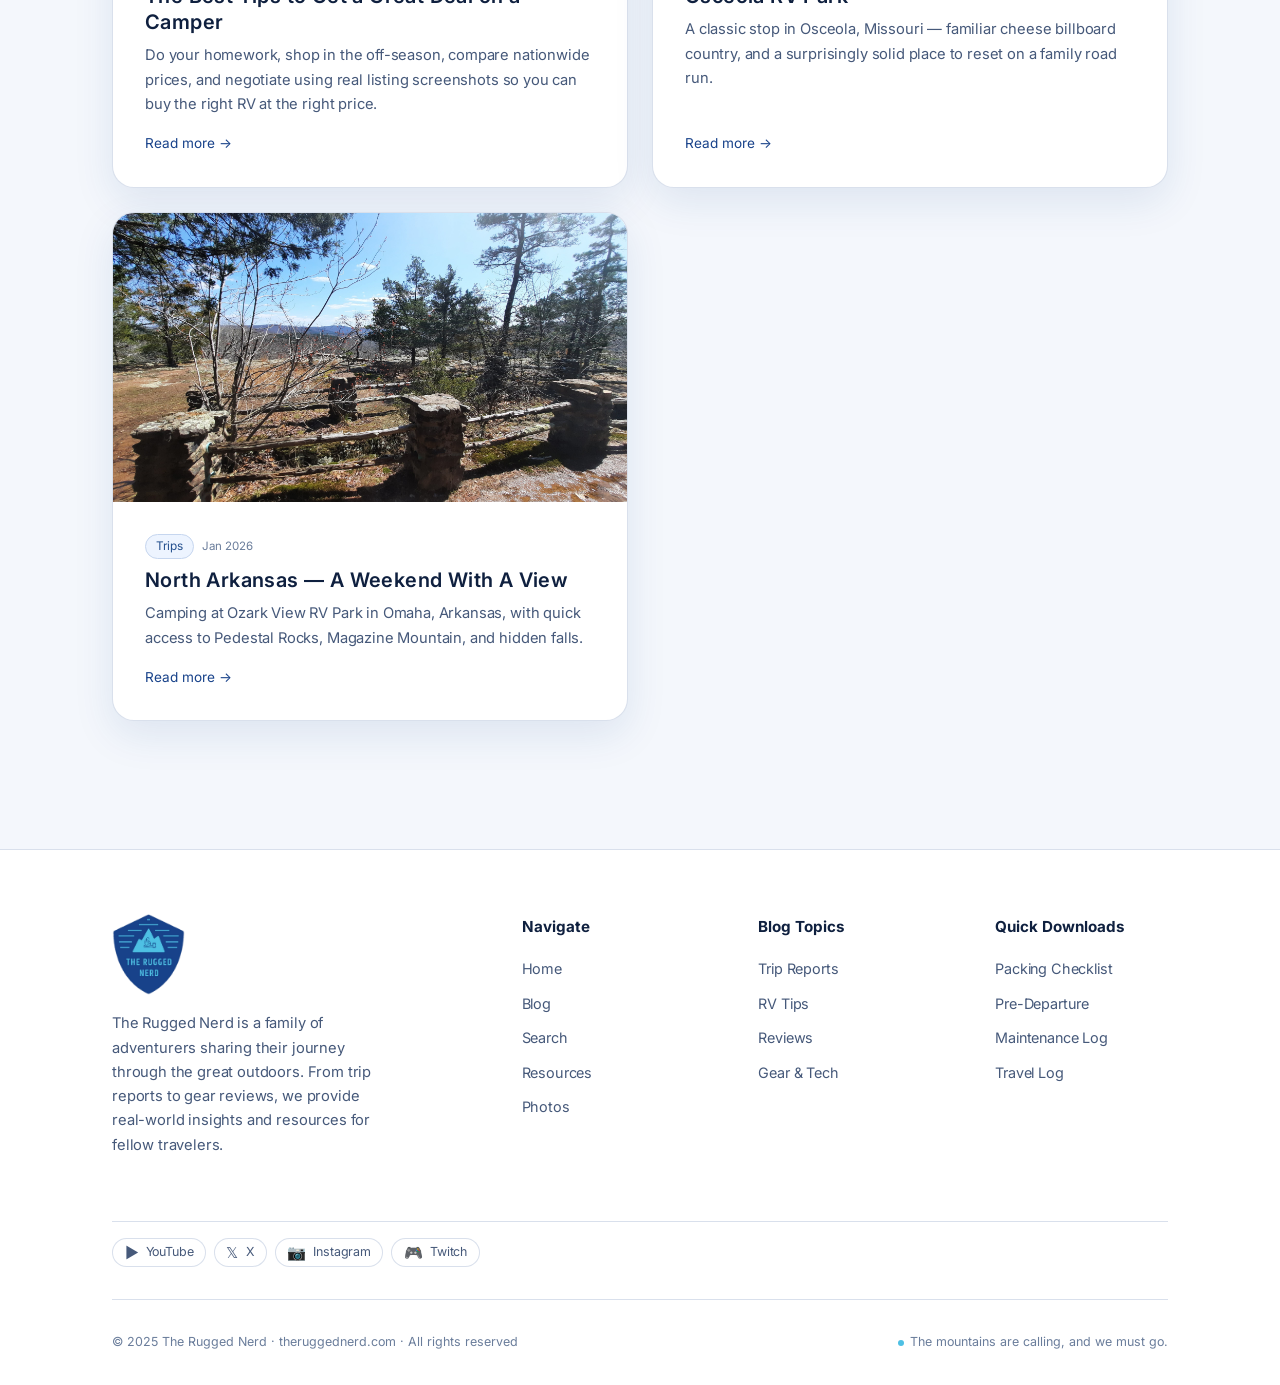
==== commit 04e80170: "SEO and social links move" ====
--- a/blog.html
+++ b/blog.html
@@ -22,6 +22,35 @@
       content="The Rugged Nerd Blog — Trip reports, RV tips, campground reviews, gear guides, and family adventure stories from the road."
     />
     <title>Blog — The Rugged Nerd</title>
+    <link rel="canonical" href="https://theruggednerd.com/blog.html" />
+    <meta
+      name="robots"
+      content="index,follow,max-image-preview:large,max-snippet:-1,max-video-preview:-1"
+    />
+    <meta property="og:locale" content="en_US" />
+    <meta property="og:type" content="website" />
+    <meta property="og:site_name" content="The Rugged Nerd" />
+    <meta property="og:title" content="Blog — The Rugged Nerd" />
+    <meta
+      property="og:description"
+      content="Trip reports, RV tips, campground reviews, and family road stories from The Rugged Nerd."
+    />
+    <meta property="og:url" content="https://theruggednerd.com/blog.html" />
+    <meta
+      property="og:image"
+      content="https://theruggednerd.com/images/photos/ha-ha-tonka-castle-ruins/DSC_0075.JPG"
+    />
+    <meta name="twitter:card" content="summary_large_image" />
+    <meta name="twitter:site" content="@theruggednerd" />
+    <meta name="twitter:title" content="Blog — The Rugged Nerd" />
+    <meta
+      name="twitter:description"
+      content="Trip reports, RV tips, campground reviews, and family road stories from The Rugged Nerd."
+    />
+    <meta
+      name="twitter:image"
+      content="https://theruggednerd.com/images/photos/ha-ha-tonka-castle-ruins/DSC_0075.JPG"
+    />
     <link rel="stylesheet" href="css/styles.css" />
     <link
       rel="icon"
--- a/css/styles.css
+++ b/css/styles.css
@@ -1741,6 +1741,23 @@
   border-radius: 999px;
 }
 
+.header-social {
+  max-width: 1120px;
+  margin: 0 auto;
+  padding: 0 var(--space-lg) 0.8rem;
+  border-top: 1px solid var(--color-border);
+  display: flex;
+  justify-content: flex-end;
+  align-items: center;
+  gap: var(--space-sm);
+  flex-wrap: wrap;
+}
+
+.header-social .social-link {
+  font-size: 0.74rem;
+  padding: 0.34rem 0.64rem;
+}
+
 .theme-toggle-item {
   display: flex;
   align-items: center;
@@ -2761,10 +2778,15 @@
 
 @media (max-width: 640px) {
   .main-nav {
-    top: 112px;
+    top: 154px;
     background: rgba(255, 255, 255, 0.98);
     border-bottom: 1px solid var(--color-border);
     box-shadow: 0 20px 50px rgba(15, 23, 42, 0.14);
+  }
+
+  .header-social {
+    padding: 0 1rem 0.7rem;
+    justify-content: flex-start;
   }
 
   .main-nav ul {
